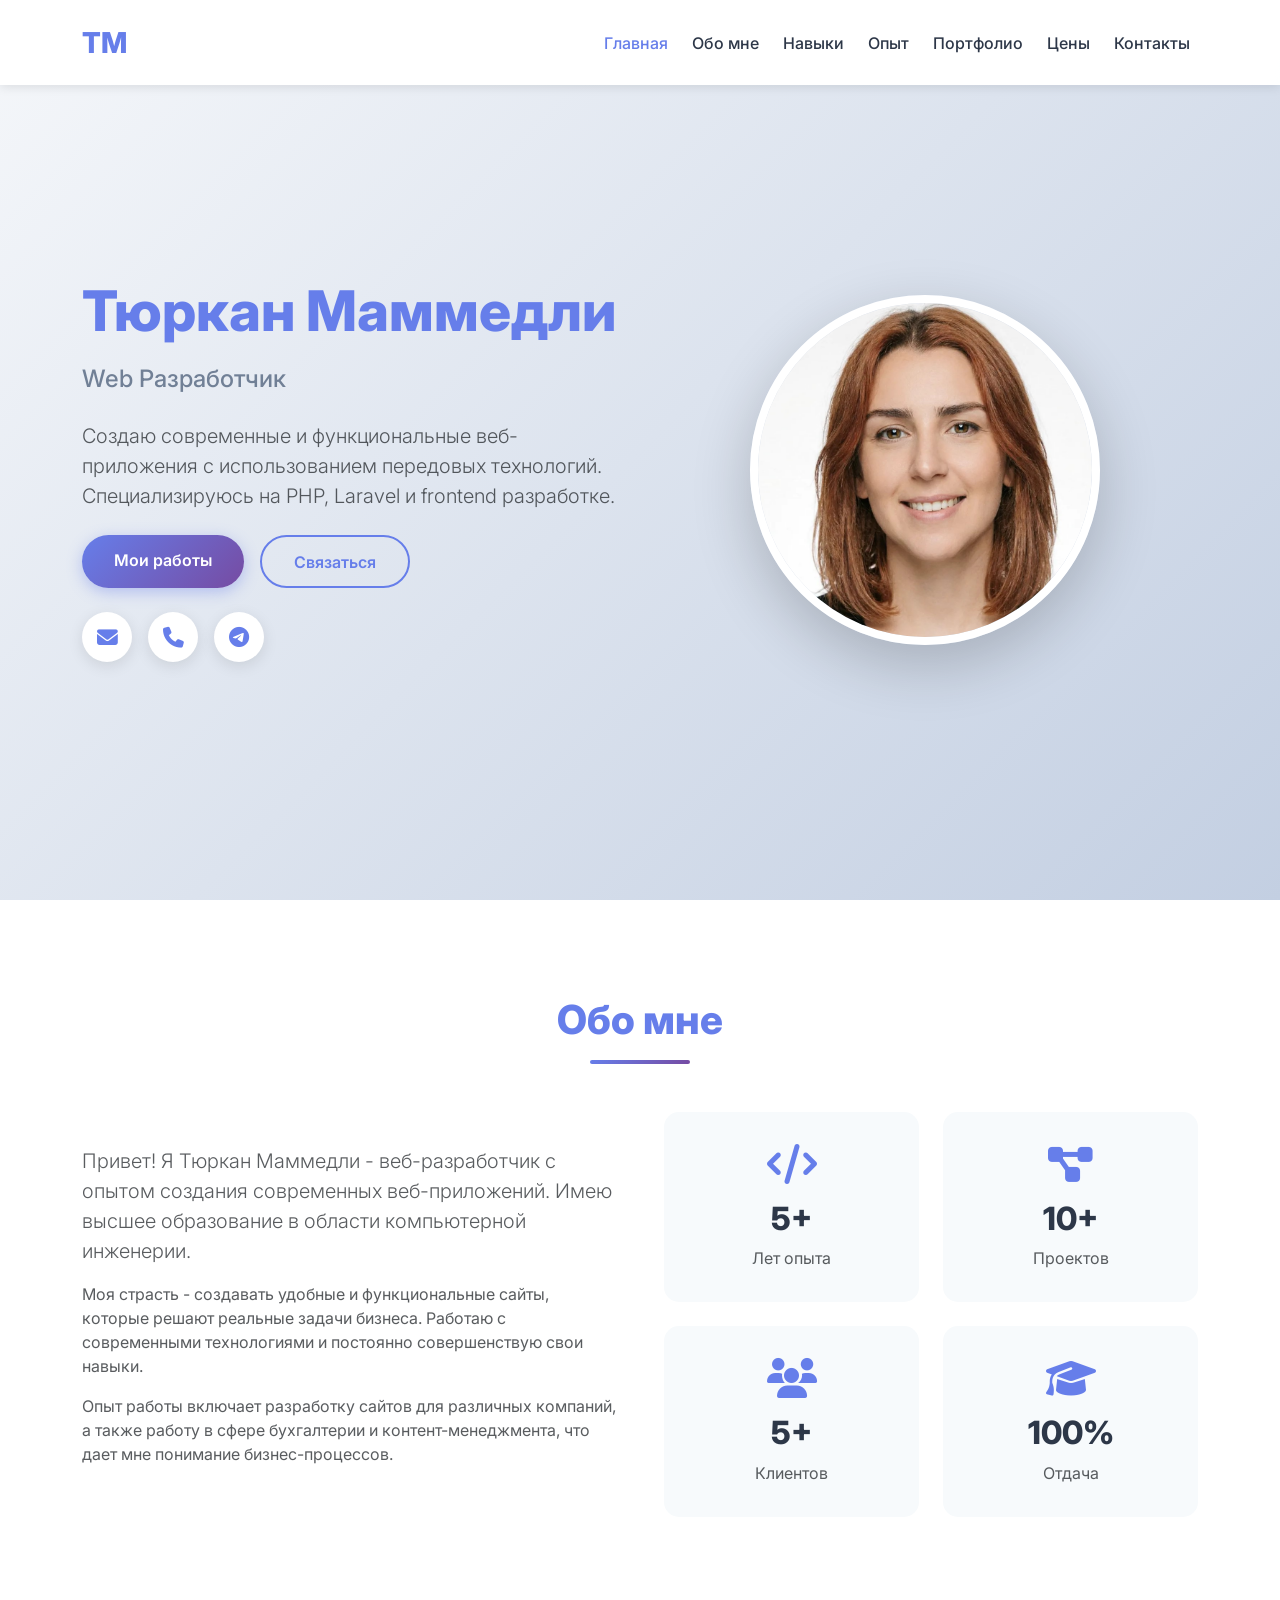
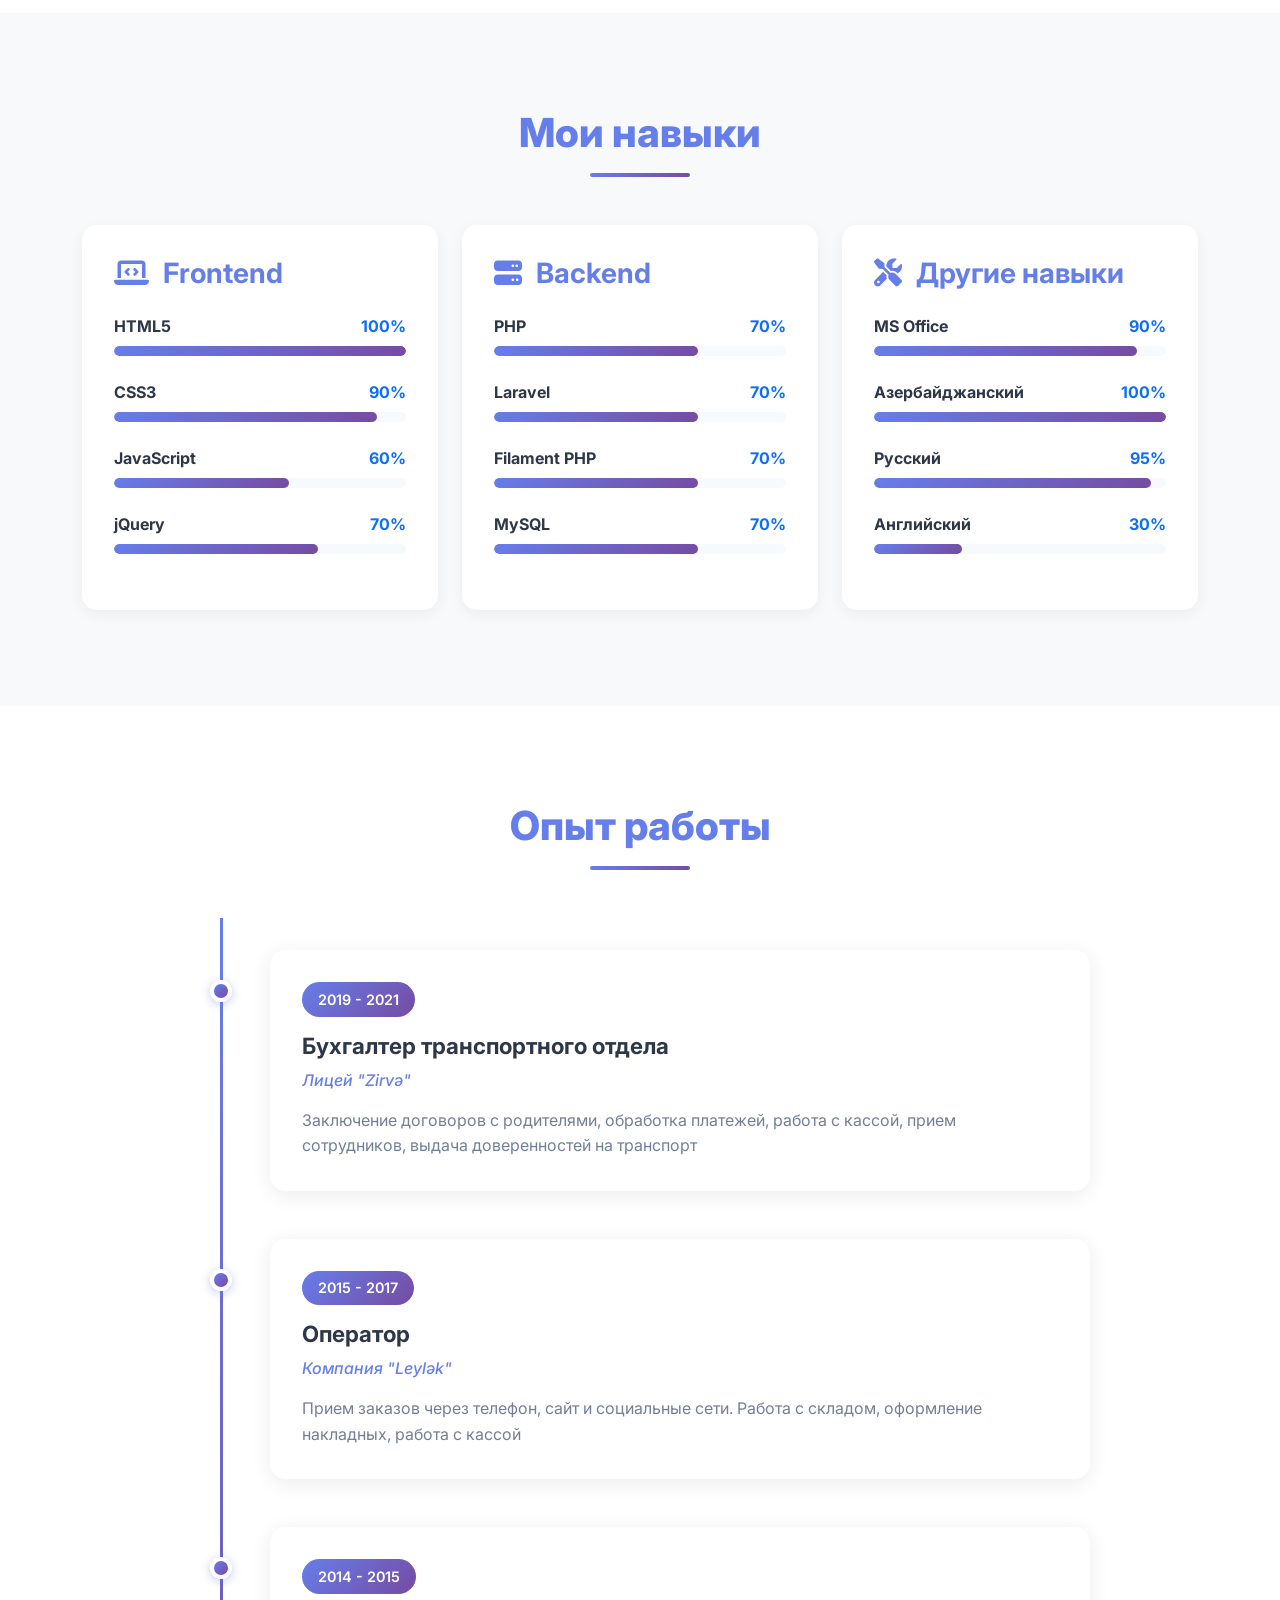
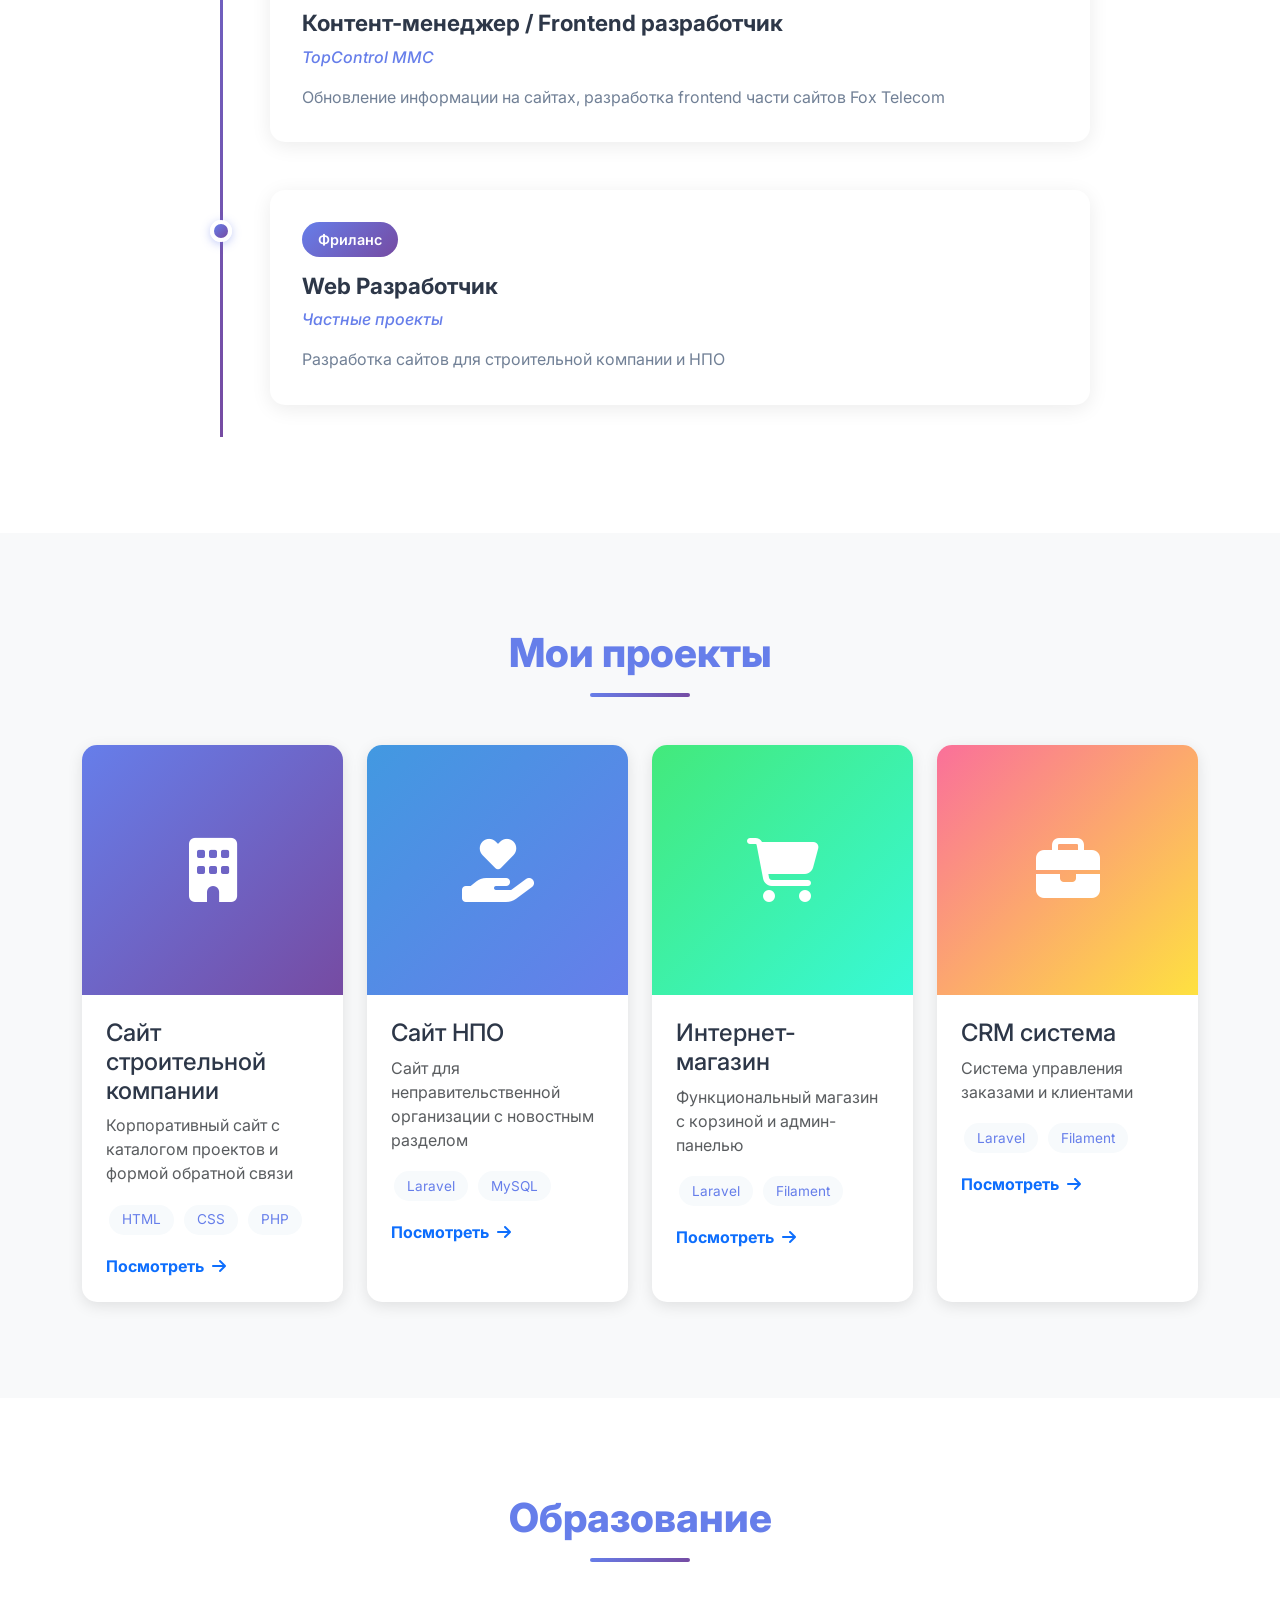
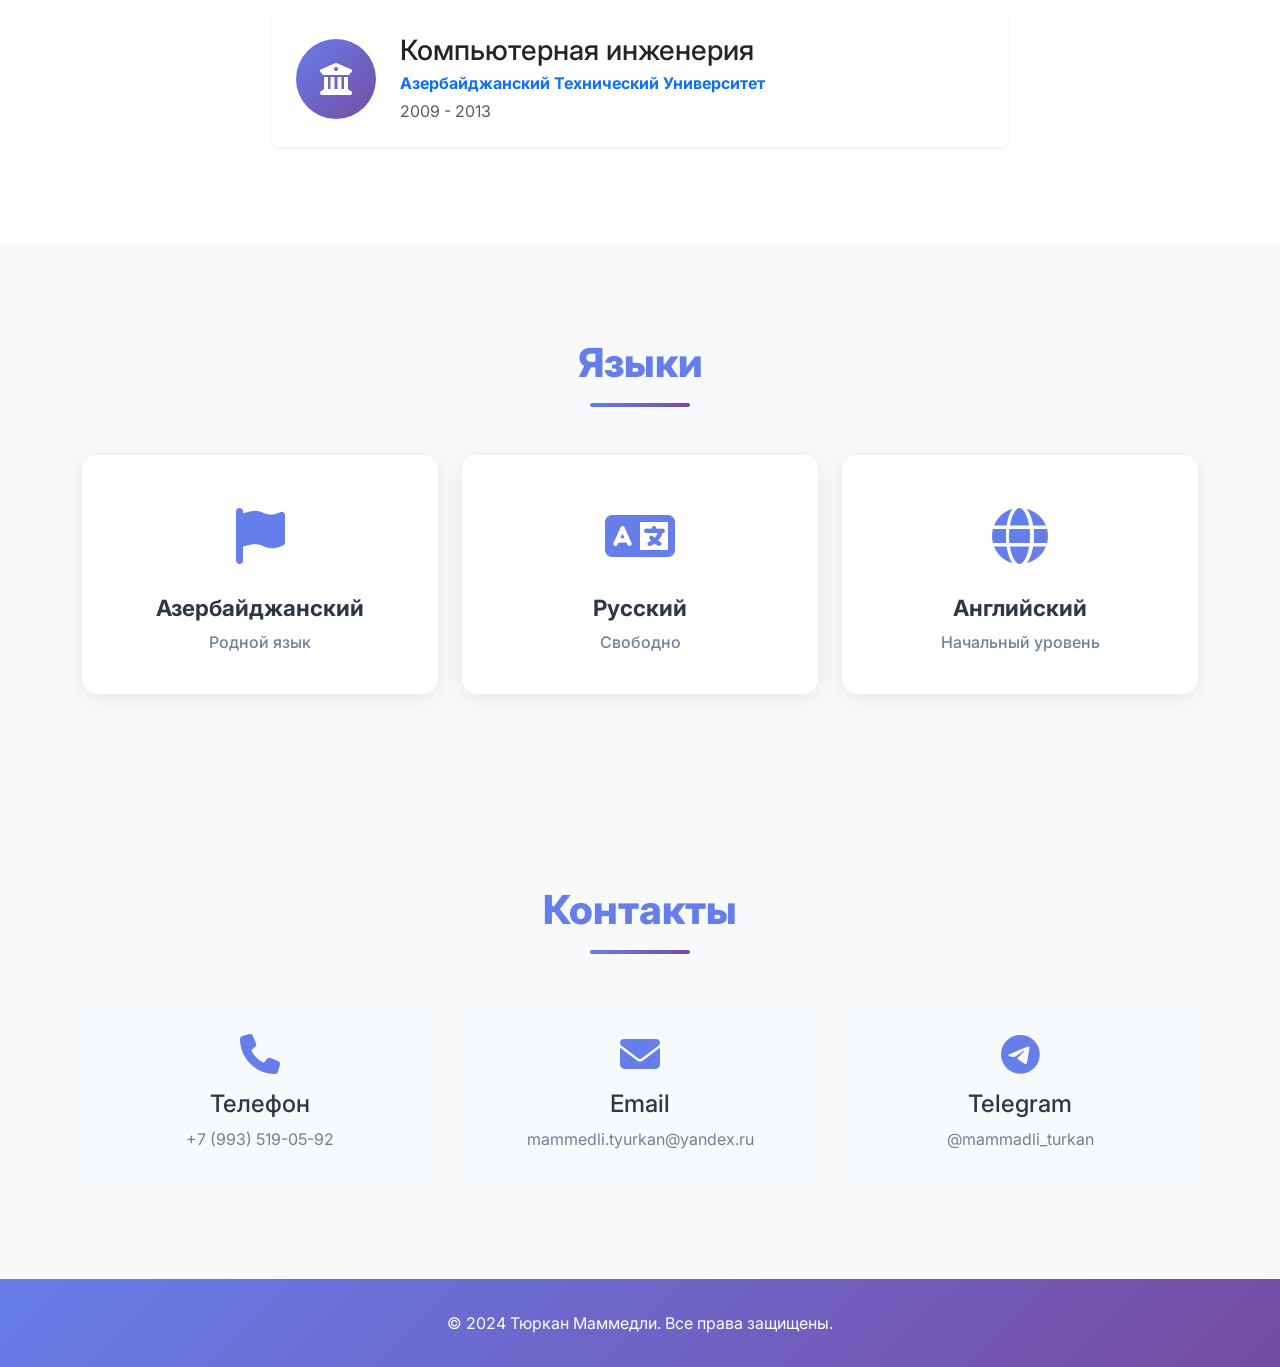
==== index.html @ 36fdbe3d "first commit" ====
<!DOCTYPE html>
<html lang="ru">
<head>
    <meta charset="UTF-8">
    <meta name="viewport" content="width=device-width, initial-scale=1.0">
    <title>Тюркан Маммедли - Web Разработчик</title>
    <link href="https://cdn.jsdelivr.net/npm/bootstrap@5.3.2/dist/css/bootstrap.min.css" rel="stylesheet">
    <link rel="stylesheet" href="https://cdnjs.cloudflare.com/ajax/libs/font-awesome/6.4.0/css/all.min.css">
    <link href="https://fonts.googleapis.com/css2?family=Inter:wght@300;400;500;600;700;800&display=swap" rel="stylesheet">
    
    <style>
        :root {
            --primary-color: #667eea;
            --secondary-color: #764ba2;
            --text-dark: #2d3748;
            --text-light: #718096;
            --bg-light: #f7fafc;
        }

        body {
            font-family: 'Inter', sans-serif;
            color: var(--text-dark);
            overflow-x: hidden;
        }

        /* ===== NAVBAR ===== */
        .navbar {
            background: rgba(255, 255, 255, 0.98) !important;
            backdrop-filter: blur(10px);
            box-shadow: 0 2px 10px rgba(0,0,0,0.08);
            padding: 1rem 0;
        }

        .navbar-brand {
            font-weight: 800;
            font-size: 1.8rem;
            color: #667eea !important;
            text-decoration: none;
        }

        .nav-link {
            font-weight: 500;
            color: var(--text-dark) !important;
            transition: color 0.3s;
            margin-left: 0.5rem;
        }

        .nav-link:hover, .nav-link.active {
            color: var(--primary-color) !important;
        }

        /* ===== HERO ===== */
        .hero {
            min-height: 100vh;
            background: linear-gradient(135deg, #f5f7fa 0%, #c3cfe2 100%);
            position: relative;
            padding-top: 100px;
            padding-bottom: 60px;
        }

        .hero-name {
            font-size: 3.5rem;
            font-weight: 800;
            color: #667eea;
            margin-bottom: 1rem;
            line-height: 1.2;
        }

        .hero .subtitle {
            font-size: 1.5rem;
            color: var(--text-light);
            margin-bottom: 1.5rem;
            font-weight: 500;
        }

        .hero-img {
            width: 350px;
            height: 350px;
            border-radius: 50%;
            object-fit: cover;
            border: 8px solid white;
            box-shadow: 0 20px 60px rgba(0,0,0,0.2);
        }

        /* ===== BUTTONS ===== */
        .btn-gradient {
            background: linear-gradient(135deg, #667eea 0%, #764ba2 100%);
            color: #ffffff !important;
            border: none;
            padding: 0.8rem 2rem;
            border-radius: 50px;
            font-weight: 600;
            transition: all 0.3s;
            box-shadow: 0 4px 15px rgba(102, 126, 234, 0.4);
            text-decoration: none;
            display: inline-block;
        }

        .btn-gradient:hover {
            transform: translateY(-2px);
            box-shadow: 0 6px 20px rgba(102, 126, 234, 0.6);
            color: #ffffff !important;
        }

        .btn-outline-custom {
            border: 2px solid var(--primary-color);
            color: var(--primary-color) !important;
            padding: 0.8rem 2rem;
            border-radius: 50px;
            font-weight: 600;
            transition: all 0.3s;
            background: transparent !important;
            text-decoration: none;
            display: inline-block;
        }

        .btn-outline-custom:hover {
            background: var(--primary-color) !important;
            color: #ffffff !important;
        }

        .social-circle {
            width: 50px;
            height: 50px;
            border-radius: 50%;
            background: white;
            display: inline-flex;
            align-items: center;
            justify-content: center;
            font-size: 1.3rem;
            color: var(--primary-color);
            box-shadow: 0 4px 15px rgba(0,0,0,0.1);
            transition: all 0.3s;
            text-decoration: none;
        }

        .social-circle:hover {
            transform: translateY(-5px);
            background: linear-gradient(135deg, #667eea 0%, #764ba2 100%);
            color: white;
        }

        /* ===== SECTION TITLE ===== */
        .section-title {
            font-size: 2.5rem;
            font-weight: 800;
            color: #667eea;
            text-align: center;
            margin-bottom: 3rem;
            position: relative;
        }

        .section-title::after {
            content: '';
            display: block;
            width: 100px;
            height: 4px;
            background: linear-gradient(135deg, #667eea 0%, #764ba2 100%);
            margin: 1rem auto 0;
            border-radius: 2px;
        }

        /* ===== STAT CARDS ===== */
        .stat-card {
            background: var(--bg-light);
            padding: 2rem;
            border-radius: 15px;
            text-align: center;
            transition: transform 0.3s;
            border: none;
        }

        .stat-card:hover {
            transform: translateY(-5px);
        }

        .stat-card i {
            font-size: 2.5rem;
            color: var(--primary-color);
            margin-bottom: 1rem;
        }

        .stat-card h3 {
            font-size: 2rem;
            font-weight: 800;
            color: var(--text-dark);
        }

        /* ===== SKILLS ===== */
        .skill-category {
            background: white;
            padding: 2rem;
            border-radius: 15px;
            box-shadow: 0 4px 15px rgba(0,0,0,0.05);
            height: 100%;
        }

        .skill-category h3 {
            color: var(--primary-color);
            font-weight: 700;
            margin-bottom: 1.5rem;
        }

        .skill-bar {
            height: 10px;
            background: var(--bg-light);
            border-radius: 5px;
            overflow: hidden;
            margin-bottom: 1.5rem;
        }

        .skill-progress {
            height: 100%;
            background: linear-gradient(135deg, #667eea 0%, #764ba2 100%);
            border-radius: 5px;
            transition: width 1.5s ease;
        }

       /* ===== TIMELINE ===== */
.timeline-container {
    position: relative;
    max-width: 900px;
    margin: 0 auto;
    padding: 2rem 0;
}

.timeline-line {
    position: absolute;
    left: 30px;
    top: 0;
    bottom: 0;
    width: 3px;
    background: linear-gradient(135deg, #667eea 0%, #764ba2 100%);
}

.timeline-item {
    position: relative;
    margin-bottom: 3rem;
    padding-left: 80px;
}

.timeline-item:last-child {
    margin-bottom: 0;
}

.timeline-dot {
    position: absolute;
    left: 20px;
    top: 30px;
    width: 22px;
    height: 22px;
    background: linear-gradient(135deg, #667eea 0%, #764ba2 100%);
    border-radius: 50%;
    border: 4px solid white;
    box-shadow: 0 2px 10px rgba(102, 126, 234, 0.4);
    z-index: 2;
}

.timeline-content {
    background: white;
    padding: 2rem;
    border-radius: 15px;
    box-shadow: 0 4px 20px rgba(0,0,0,0.08);
    transition: transform 0.3s, box-shadow 0.3s;
}

.timeline-content:hover {
    transform: translateY(-5px);
    box-shadow: 0 8px 30px rgba(102, 126, 234, 0.15);
}

.timeline-date {
    display: inline-block;
    background: linear-gradient(135deg, #667eea 0%, #764ba2 100%);
    color: white;
    padding: 0.4rem 1rem;
    border-radius: 20px;
    font-size: 0.9rem;
    font-weight: 600;
    margin-bottom: 1rem;
}

.timeline-title {
    font-size: 1.4rem;
    font-weight: 700;
    color: var(--text-dark);
    margin-bottom: 0.5rem;
}

.timeline-company {
    color: var(--primary-color);
    font-style: italic;
    font-weight: 500;
    margin-bottom: 1rem;
}

.timeline-desc {
    color: var(--text-light);
    line-height: 1.6;
    margin-bottom: 0;
}

/* ===== RESPONSIVE TIMELINE ===== */
@media (max-width: 768px) {
    .timeline-line {
        left: 20px;
    }
    
    .timeline-item {
        padding-left: 60px;
    }
    
    .timeline-dot {
        left: 10px;
        width: 18px;
        height: 18px;
    }
    
    .timeline-content {
        padding: 1.5rem;
    }
    
    .timeline-title {
        font-size: 1.2rem;
    }
}

        /* ===== PORTFOLIO ===== */
        .portfolio-card {
            background: white;
            border-radius: 15px;
            overflow: hidden;
            box-shadow: 0 4px 15px rgba(0,0,0,0.1);
            transition: all 0.3s;
            height: 100%;
        }

        .portfolio-card:hover {
            transform: translateY(-10px);
            box-shadow: 0 10px 30px rgba(0,0,0,0.2);
        }

        .portfolio-image {
            height: 250px;
            background: linear-gradient(135deg, #667eea 0%, #764ba2 100%);
            display: flex;
            align-items: center;
            justify-content: center;
            font-size: 4rem;
            color: white;
        }

        .tag {
            padding: 0.3rem 0.8rem;
            background: var(--bg-light);
            border-radius: 20px;
            font-size: 0.85rem;
            color: var(--primary-color);
            display: inline-block;
            margin: 0.2rem;
        }

        /* ===== LANGUAGES SECTION ===== */


.lang-card {
    background: white;
    border-radius: 15px;
    box-shadow: 0 4px 20px rgba(0,0,0,0.08);
    transition: all 0.3s;
    height: 100%;
    padding: 2.5rem 2rem !important;
}

.lang-card:hover {
    transform: translateY(-10px);
    box-shadow: 0 10px 30px rgba(102, 126, 234, 0.2);
}

.lang-icon {
    font-size: 3.5rem;
    color: #667eea;
    margin-bottom: 1.5rem;
}

.lang-icon i {
    display: inline-block;
}

.lang-name {
    font-size: 1.4rem;
    font-weight: 700;
    color: #2d3748;
    margin-bottom: 0.5rem;
}

.lang-level {
    font-size: 1rem;
    color: #718096;
    font-weight: 500;
}

/* ===== RESPONSIVE ===== */
@media (max-width: 768px) {
    .section-title {
        font-size: 2rem;
    }
    
    .lang-icon {
        font-size: 3rem;
    }
    
    .lang-name {
        font-size: 1.2rem;
    }
}

        /* ===== CONTACT ===== */
        .contact-card {
            background: var(--bg-light);
            padding: 2rem;
            border-radius: 15px;
            text-align: center;
            transition: transform 0.3s;
            height: 100%;
        }

        .contact-card:hover {
            transform: translateY(-5px);
        }

        .contact-card i {
            font-size: 2.5rem;
            color: var(--primary-color);
            margin-bottom: 1rem;
        }

        .contact-card a {
            color: var(--text-light);
            text-decoration: none;
        }

        .contact-card a:hover {
            color: var(--primary-color);
        }

        /* ===== FOOTER ===== */
        footer {
            background: linear-gradient(135deg, #667eea 0%, #764ba2 100%);
            color: white;
            text-align: center;
            padding: 2rem;
        }

        /* ===== RESPONSIVE ===== */
        @media (max-width: 768px) {
            .hero-name { font-size: 2.5rem; }
            .hero-img { width: 250px; height: 250px; }
            .timeline::before { left: 0; }
            .timeline-dot { left: 0; }
        }
    </style>
</head>
<body>

    <!-- Navbar -->
    <nav class="navbar navbar-expand-lg fixed-top">
        <div class="container">
            <a class="navbar-brand" href="#">TM</a>
            <button class="navbar-toggler" type="button" data-bs-toggle="collapse" data-bs-target="#navbarNav">
                <span class="navbar-toggler-icon"></span>
            </button>
            <div class="collapse navbar-collapse" id="navbarNav">
                <ul class="navbar-nav ms-auto">
                    <li class="nav-item"><a class="nav-link active" href="#home">Главная</a></li>
                    <li class="nav-item"><a class="nav-link" href="#about">Обо мне</a></li>
                    <li class="nav-item"><a class="nav-link" href="#skills">Навыки</a></li>
                    <li class="nav-item"><a class="nav-link" href="#experience">Опыт</a></li>
                    <li class="nav-item"><a class="nav-link" href="#portfolio">Портфолио</a></li>
                    <li class="nav-item"><a class="nav-link" href="pricing.html">Цены</a></li>
                    <li class="nav-item"><a class="nav-link" href="#contact">Контакты</a></li>
                </ul>
            </div>
        </div>
    </nav>

    <!-- Hero Section -->
    <section class="hero d-flex align-items-center" id="home">
        <div class="container">
            <div class="row align-items-center">
                <div class="col-lg-6">
                    <h1 class="hero-name">Тюркан Маммедли</h1>
                    <p class="subtitle">Web Разработчик</p>
                    <p class="lead text-muted mb-4">Создаю современные и функциональные веб-приложения с использованием передовых технологий. Специализируюсь на PHP, Laravel и frontend разработке.</p>
                    <div class="d-flex gap-3 flex-wrap">
                        <a href="#portfolio" class="btn btn-gradient">Мои работы</a>
                        <a href="#contact" class="btn btn-outline-custom">Связаться</a>
                    </div>
                    <div class="d-flex gap-3 mt-4">
                        <a href="mailto:mammedli.tyurkan@yandex.ru" class="social-circle"><i class="fas fa-envelope"></i></a>
                        <a href="tel:+79935190592" class="social-circle"><i class="fas fa-phone"></i></a>
                        <a href="https://t.me/mammadli_turkan" target="_blank" class="social-circle"><i class="fab fa-telegram"></i></a>
                    </div>
                </div>
                <div class="col-lg-6 text-center">
                    <img src="my-photo.jpg" alt="Тюркан Маммедли" class="hero-img">
                </div>
            </div>
        </div>
    </section>

    <!-- About Section -->
    <section class="py-5" id="about">
        <div class="container py-5">
            <h2 class="section-title">Обо мне</h2>
            <div class="row align-items-center g-5">
                <div class="col-lg-6">
                    <p class="lead text-muted">Привет! Я Тюркан Маммедли - веб-разработчик с опытом создания современных веб-приложений. Имею высшее образование в области компьютерной инженерии.</p>
                    <p class="text-muted">Моя страсть - создавать удобные и функциональные сайты, которые решают реальные задачи бизнеса. Работаю с современными технологиями и постоянно совершенствую свои навыки.</p>
                    <p class="text-muted">Опыт работы включает разработку сайтов для различных компаний, а также работу в сфере бухгалтерии и контент-менеджмента, что дает мне понимание бизнес-процессов.</p>
                </div>
                <div class="col-lg-6">
                    <div class="row g-4">
                        <div class="col-6">
                            <div class="stat-card">
                                <i class="fas fa-code"></i>
                                <h3>5+</h3>
                                <p class="text-muted mb-0">Лет опыта</p>
                            </div>
                        </div>
                        <div class="col-6">
                            <div class="stat-card">
                                <i class="fas fa-project-diagram"></i>
                                <h3>10+</h3>
                                <p class="text-muted mb-0">Проектов</p>
                            </div>
                        </div>
                        <div class="col-6">
                            <div class="stat-card">
                                <i class="fas fa-users"></i>
                                <h3>5+</h3>
                                <p class="text-muted mb-0">Клиентов</p>
                            </div>
                        </div>
                        <div class="col-6">
                            <div class="stat-card">
                                <i class="fas fa-graduation-cap"></i>
                                <h3>100%</h3>
                                <p class="text-muted mb-0">Отдача</p>
                            </div>
                        </div>
                    </div>
                </div>
            </div>
        </div>
    </section>

    <!-- Skills Section -->
    <section class="py-5 bg-light" id="skills">
        <div class="container py-5">
            <h2 class="section-title">Мои навыки</h2>
            <div class="row g-4">
                <div class="col-lg-4">
                    <div class="skill-category">
                        <h3><i class="fas fa-laptop-code me-2"></i> Frontend</h3>
                        <div>
                            <div class="d-flex justify-content-between mb-2">
                                <span class="fw-bold">HTML5</span>
                                <span class="text-primary fw-bold">100%</span>
                            </div>
                            <div class="skill-bar"><div class="skill-progress" style="width: 100%"></div></div>
                        </div>
                        <div>
                            <div class="d-flex justify-content-between mb-2">
                                <span class="fw-bold">CSS3</span>
                                <span class="text-primary fw-bold">90%</span>
                            </div>
                            <div class="skill-bar"><div class="skill-progress" style="width: 90%"></div></div>
                        </div>
                        <div>
                            <div class="d-flex justify-content-between mb-2">
                                <span class="fw-bold">JavaScript</span>
                                <span class="text-primary fw-bold">60%</span>
                            </div>
                            <div class="skill-bar"><div class="skill-progress" style="width: 60%"></div></div>
                        </div>
                        <div>
                            <div class="d-flex justify-content-between mb-2">
                                <span class="fw-bold">jQuery</span>
                                <span class="text-primary fw-bold">70%</span>
                            </div>
                            <div class="skill-bar"><div class="skill-progress" style="width: 70%"></div></div>
                        </div>
                    </div>
                </div>
                <div class="col-lg-4">
                    <div class="skill-category">
                        <h3><i class="fas fa-server me-2"></i> Backend</h3>
                        <div>
                            <div class="d-flex justify-content-between mb-2">
                                <span class="fw-bold">PHP</span>
                                <span class="text-primary fw-bold">70%</span>
                            </div>
                            <div class="skill-bar"><div class="skill-progress" style="width: 70%"></div></div>
                        </div>
                        <div>
                            <div class="d-flex justify-content-between mb-2">
                                <span class="fw-bold">Laravel</span>
                                <span class="text-primary fw-bold">70%</span>
                            </div>
                            <div class="skill-bar"><div class="skill-progress" style="width: 70%"></div></div>
                        </div>
                        <div>
                            <div class="d-flex justify-content-between mb-2">
                                <span class="fw-bold">Filament PHP</span>
                                <span class="text-primary fw-bold">70%</span>
                            </div>
                            <div class="skill-bar"><div class="skill-progress" style="width: 70%"></div></div>
                        </div>
                        <div>
                            <div class="d-flex justify-content-between mb-2">
                                <span class="fw-bold">MySQL</span>
                                <span class="text-primary fw-bold">70%</span>
                            </div>
                            <div class="skill-bar"><div class="skill-progress" style="width: 70%"></div></div>
                        </div>
                    </div>
                </div>
                <div class="col-lg-4">
                    <div class="skill-category">
                        <h3><i class="fas fa-tools me-2"></i> Другие навыки</h3>
                        <div>
                            <div class="d-flex justify-content-between mb-2">
                                <span class="fw-bold">MS Office</span>
                                <span class="text-primary fw-bold">90%</span>
                            </div>
                            <div class="skill-bar"><div class="skill-progress" style="width: 90%"></div></div>
                        </div>
                        <div>
                            <div class="d-flex justify-content-between mb-2">
                                <span class="fw-bold">Азербайджанский</span>
                                <span class="text-primary fw-bold">100%</span>
                            </div>
                            <div class="skill-bar"><div class="skill-progress" style="width: 100%"></div></div>
                        </div>
                        <div>
                            <div class="d-flex justify-content-between mb-2">
                                <span class="fw-bold">Русский</span>
                                <span class="text-primary fw-bold">95%</span>
                            </div>
                            <div class="skill-bar"><div class="skill-progress" style="width: 95%"></div></div>
                        </div>
                        <div>
                            <div class="d-flex justify-content-between mb-2">
                                <span class="fw-bold">Английский</span>
                                <span class="text-primary fw-bold">30%</span>
                            </div>
                            <div class="skill-bar"><div class="skill-progress" style="width: 30%"></div></div>
                        </div>
                    </div>
                </div>
            </div>
        </div>
    </section>

    <!-- Experience Section -->
<section class="py-5" id="experience">
    <div class="container py-5">
        <h2 class="section-title">Опыт работы</h2>
        <div class="timeline-container">
            <div class="timeline-line"></div>
            
            <div class="timeline-item">
                <div class="timeline-dot"></div>
                <div class="timeline-content">
                    <span class="timeline-date">2019 - 2021</span>
                    <h4 class="timeline-title">Бухгалтер транспортного отдела</h4>
                    <p class="timeline-company">Лицей "Zirvə"</p>
                    <p class="timeline-desc">Заключение договоров с родителями, обработка платежей, работа с кассой, прием сотрудников, выдача доверенностей на транспорт</p>
                </div>
            </div>

            <div class="timeline-item">
                <div class="timeline-dot"></div>
                <div class="timeline-content">
                    <span class="timeline-date">2015 - 2017</span>
                    <h4 class="timeline-title">Оператор</h4>
                    <p class="timeline-company">Компания "Leylək"</p>
                    <p class="timeline-desc">Прием заказов через телефон, сайт и социальные сети. Работа с складом, оформление накладных, работа с кассой</p>
                </div>
            </div>

            <div class="timeline-item">
                <div class="timeline-dot"></div>
                <div class="timeline-content">
                    <span class="timeline-date">2014 - 2015</span>
                    <h4 class="timeline-title">Контент-менеджер / Frontend разработчик</h4>
                    <p class="timeline-company">TopControl MMC</p>
                    <p class="timeline-desc">Обновление информации на сайтах, разработка frontend части сайтов Fox Telecom</p>
                </div>
            </div>

            <div class="timeline-item">
                <div class="timeline-dot"></div>
                <div class="timeline-content">
                    <span class="timeline-date">Фриланс</span>
                    <h4 class="timeline-title">Web Разработчик</h4>
                    <p class="timeline-company">Частные проекты</p>
                    <p class="timeline-desc">Разработка сайтов для строительной компании и НПО</p>
                </div>
            </div>
        </div>
    </div>
</section>


    <!-- Portfolio Section -->
    <section class="py-5 bg-light" id="portfolio">
        <div class="container py-5">
            <h2 class="section-title">Мои проекты</h2>
            <div class="row g-4">
                <div class="col-md-6 col-lg-3">
                    <div class="portfolio-card">
                        <div class="portfolio-image"><i class="fas fa-building"></i></div>
                        <div class="p-4">
                            <h4>Сайт строительной компании</h4>
                            <p class="text-muted">Корпоративный сайт с каталогом проектов и формой обратной связи</p>
                            <div class="mb-3">
                                <span class="tag">HTML</span>
                                <span class="tag">CSS</span>
                                <span class="tag">PHP</span>
                            </div>
                            <a href="#" class="text-primary text-decoration-none fw-bold">Посмотреть <i class="fas fa-arrow-right ms-1"></i></a>
                        </div>
                    </div>
                </div>
                <div class="col-md-6 col-lg-3">
                    <div class="portfolio-card">
                        <div class="portfolio-image" style="background: linear-gradient(135deg, #4299e1 0%, #667eea 100%)"><i class="fas fa-hand-holding-heart"></i></div>
                        <div class="p-4">
                            <h4>Сайт НПО</h4>
                            <p class="text-muted">Сайт для неправительственной организации с новостным разделом</p>
                            <div class="mb-3">
                                <span class="tag">Laravel</span>
                                <span class="tag">MySQL</span>
                            </div>
                            <a href="#" class="text-primary text-decoration-none fw-bold">Посмотреть <i class="fas fa-arrow-right ms-1"></i></a>
                        </div>
                    </div>
                </div>
                <div class="col-md-6 col-lg-3">
                    <div class="portfolio-card">
                        <div class="portfolio-image" style="background: linear-gradient(135deg, #43e97b 0%, #38f9d7 100%)"><i class="fas fa-shopping-cart"></i></div>
                        <div class="p-4">
                            <h4>Интернет-магазин</h4>
                            <p class="text-muted">Функциональный магазин с корзиной и админ-панелью</p>
                            <div class="mb-3">
                                <span class="tag">Laravel</span>
                                <span class="tag">Filament</span>
                            </div>
                            <a href="#" class="text-primary text-decoration-none fw-bold">Посмотреть <i class="fas fa-arrow-right ms-1"></i></a>
                        </div>
                    </div>
                </div>
                <div class="col-md-6 col-lg-3">
                    <div class="portfolio-card">
                        <div class="portfolio-image" style="background: linear-gradient(135deg, #fa709a 0%, #fee140 100%)"><i class="fas fa-briefcase"></i></div>
                        <div class="p-4">
                            <h4>CRM система</h4>
                            <p class="text-muted">Система управления заказами и клиентами</p>
                            <div class="mb-3">
                                <span class="tag">Laravel</span>
                                <span class="tag">Filament</span>
                            </div>
                            <a href="#" class="text-primary text-decoration-none fw-bold">Посмотреть <i class="fas fa-arrow-right ms-1"></i></a>
                        </div>
                    </div>
                </div>
            </div>
        </div>
    </section>

    <!-- Education Section -->
    <section class="py-5">
        <div class="container py-5">
            <h2 class="section-title">Образование</h2>
            <div class="row justify-content-center">
                <div class="col-lg-8">
                    <div class="card border-0 shadow-sm p-4">
                        <div class="row align-items-center g-4">
                            <div class="col-auto">
                                <div class="rounded-circle d-flex align-items-center justify-content-center" style="width: 80px; height: 80px; background: linear-gradient(135deg, #667eea 0%, #764ba2 100%);">
                                    <i class="fas fa-university fa-2x text-white"></i>
                                </div>
                            </div>
                            <div class="col">
                                <h3 class="mb-1">Компьютерная инженерия</h3>
                                <p class="text-primary fw-bold mb-1">Азербайджанский Технический Университет</p>
                                <p class="text-muted mb-0">2009 - 2013</p>
                            </div>
                        </div>
                    </div>
                </div>
            </div>
        </div>
    </section>

    <!-- Languages Section -->
<section class="py-5 bg-light" id="languages">
    <div class="container py-5">
        <h2 class="section-title">Языки</h2>
        <div class="row g-4 justify-content-center">
            <div class="col-md-6 col-lg-4">
                <div class="lang-card text-center p-4">
                    <div class="lang-icon mb-3">
                        <i class="fas fa-flag"></i>
                    </div>
                    <h3 class="lang-name mb-2">Азербайджанский</h3>
                    <p class="lang-level mb-0">Родной язык</p>
                </div>
            </div>
            <div class="col-md-6 col-lg-4">
                <div class="lang-card text-center p-4">
                    <div class="lang-icon mb-3">
                        <i class="fas fa-language"></i>
                    </div>
                    <h3 class="lang-name mb-2">Русский</h3>
                    <p class="lang-level mb-0">Свободно</p>
                </div>
            </div>
            <div class="col-md-6 col-lg-4">
                <div class="lang-card text-center p-4">
                    <div class="lang-icon mb-3">
                        <i class="fas fa-globe"></i>
                    </div>
                    <h3 class="lang-name mb-2">Английский</h3>
                    <p class="lang-level mb-0">Начальный уровень</p>
                </div>
            </div>
        </div>
    </div>
</section>


    <!-- Contact Section -->
    <section class="py-5 bg-light" id="contact">
        <div class="container py-5">
            <h2 class="section-title">Контакты</h2>
            <div class="row g-4">
                <div class="col-md-4">
                    <div class="contact-card">
                        <i class="fas fa-phone"></i>
                        <h4>Телефон</h4>
                        <a href="tel:+79935190592">+7 (993) 519-05-92</a>
                    </div>
                </div>
                <div class="col-md-4">
                    <div class="contact-card">
                        <i class="fas fa-envelope"></i>
                        <h4>Email</h4>
                        <a href="mailto:mammedli.tyurkan@yandex.ru">mammedli.tyurkan@yandex.ru</a>
                    </div>
                </div>
                <div class="col-md-4">
                    <div class="contact-card">
                        <i class="fab fa-telegram-plane"></i>
                        <h4>Telegram</h4>
                        <a href="https://t.me/mammadli_turkan" target="_blank">@mammadli_turkan</a>
                    </div>
                </div>
            </div>
        </div>
    </section>

    <!-- Footer -->
    <footer>
        <p class="mb-0">&copy; 2024 Тюркан Маммедли. Все права защищены.</p>
    </footer>

    <script src="https://cdn.jsdelivr.net/npm/bootstrap@5.3.2/dist/js/bootstrap.bundle.min.js"></script>
    <script>
        document.querySelectorAll('a[href^="#"]').forEach(anchor => {
            anchor.addEventListener('click', function (e) {
                e.preventDefault();
                const target = document.querySelector(this.getAttribute('href'));
                if (target) {
                    target.scrollIntoView({ behavior: 'smooth', block: 'start' });
                }
            });
        });

        window.addEventListener('scroll', () => {
            const nav = document.querySelector('.navbar');
            if (window.scrollY > 100) {
                nav.style.boxShadow = '0 2px 20px rgba(0,0,0,0.15)';
            } else {
                nav.style.boxShadow = '0 2px 10px rgba(0,0,0,0.1)';
            }
        });
    </script>
</body>
</html>
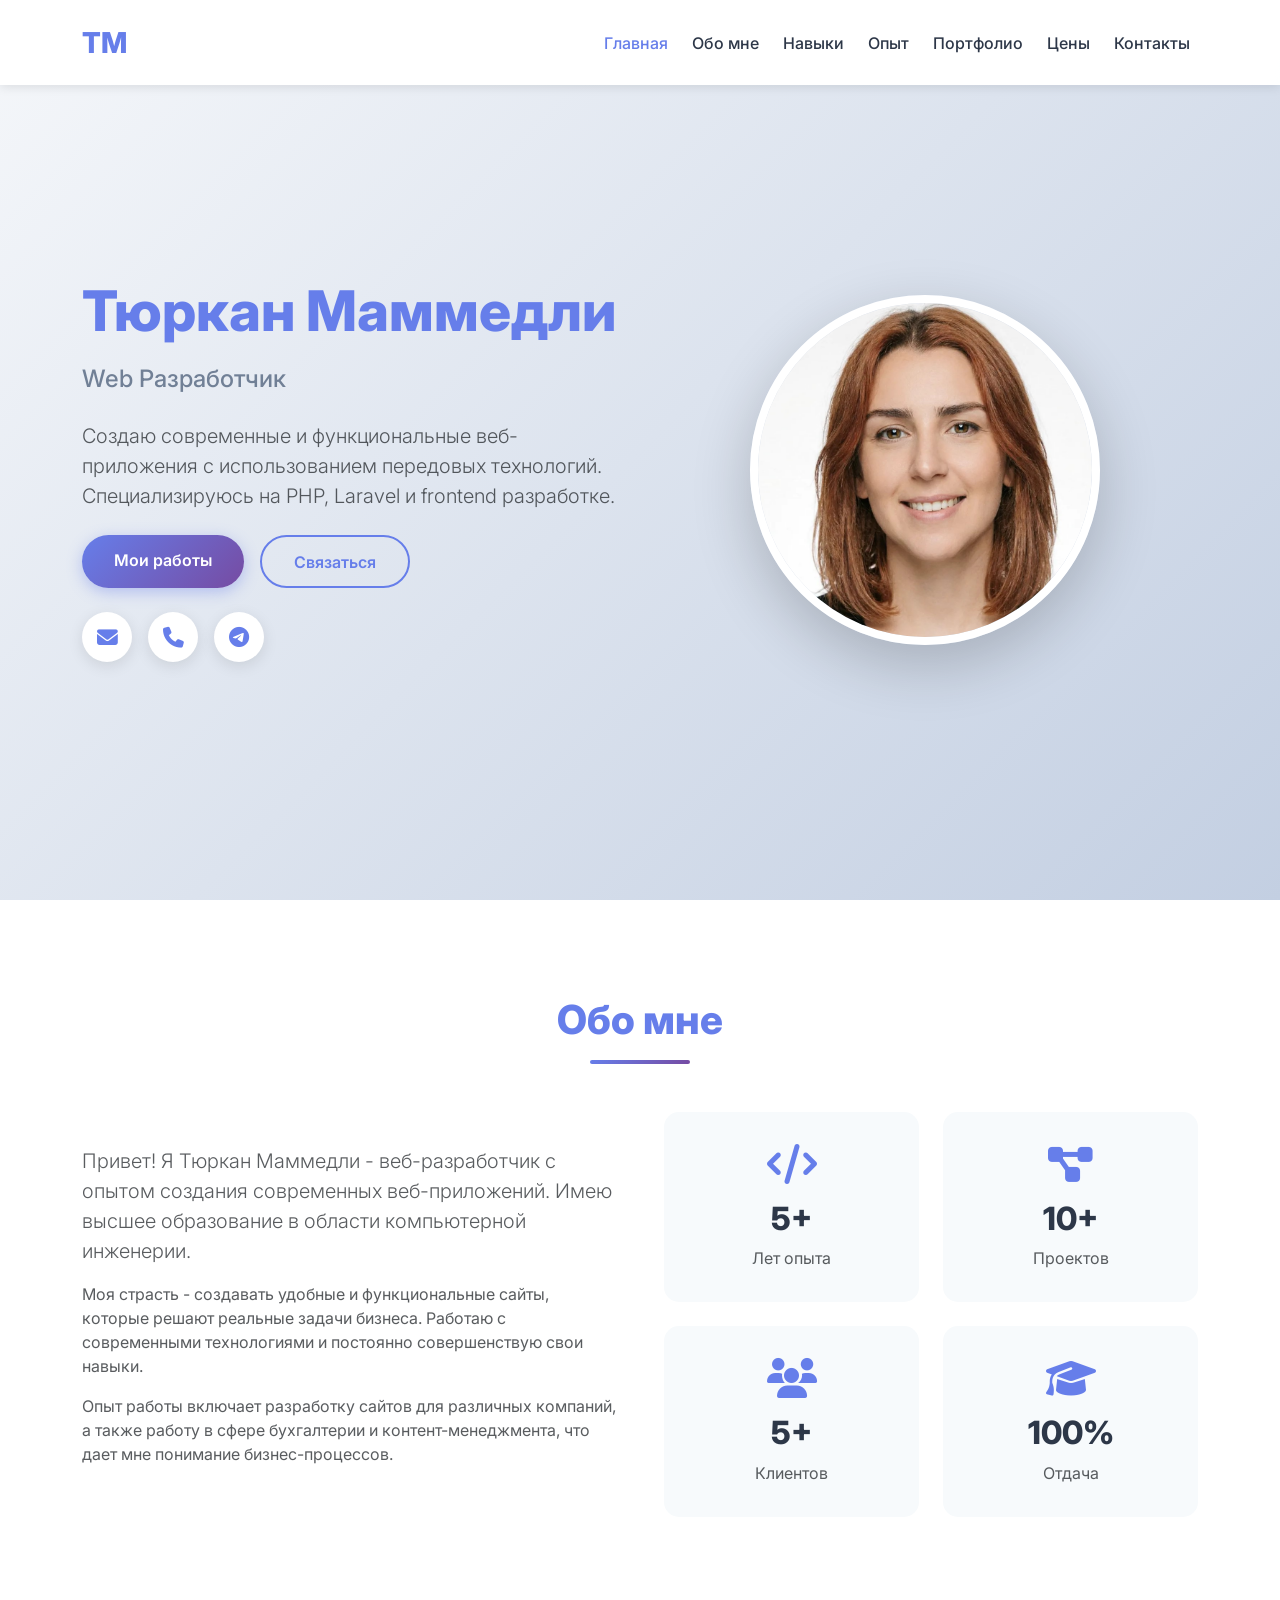
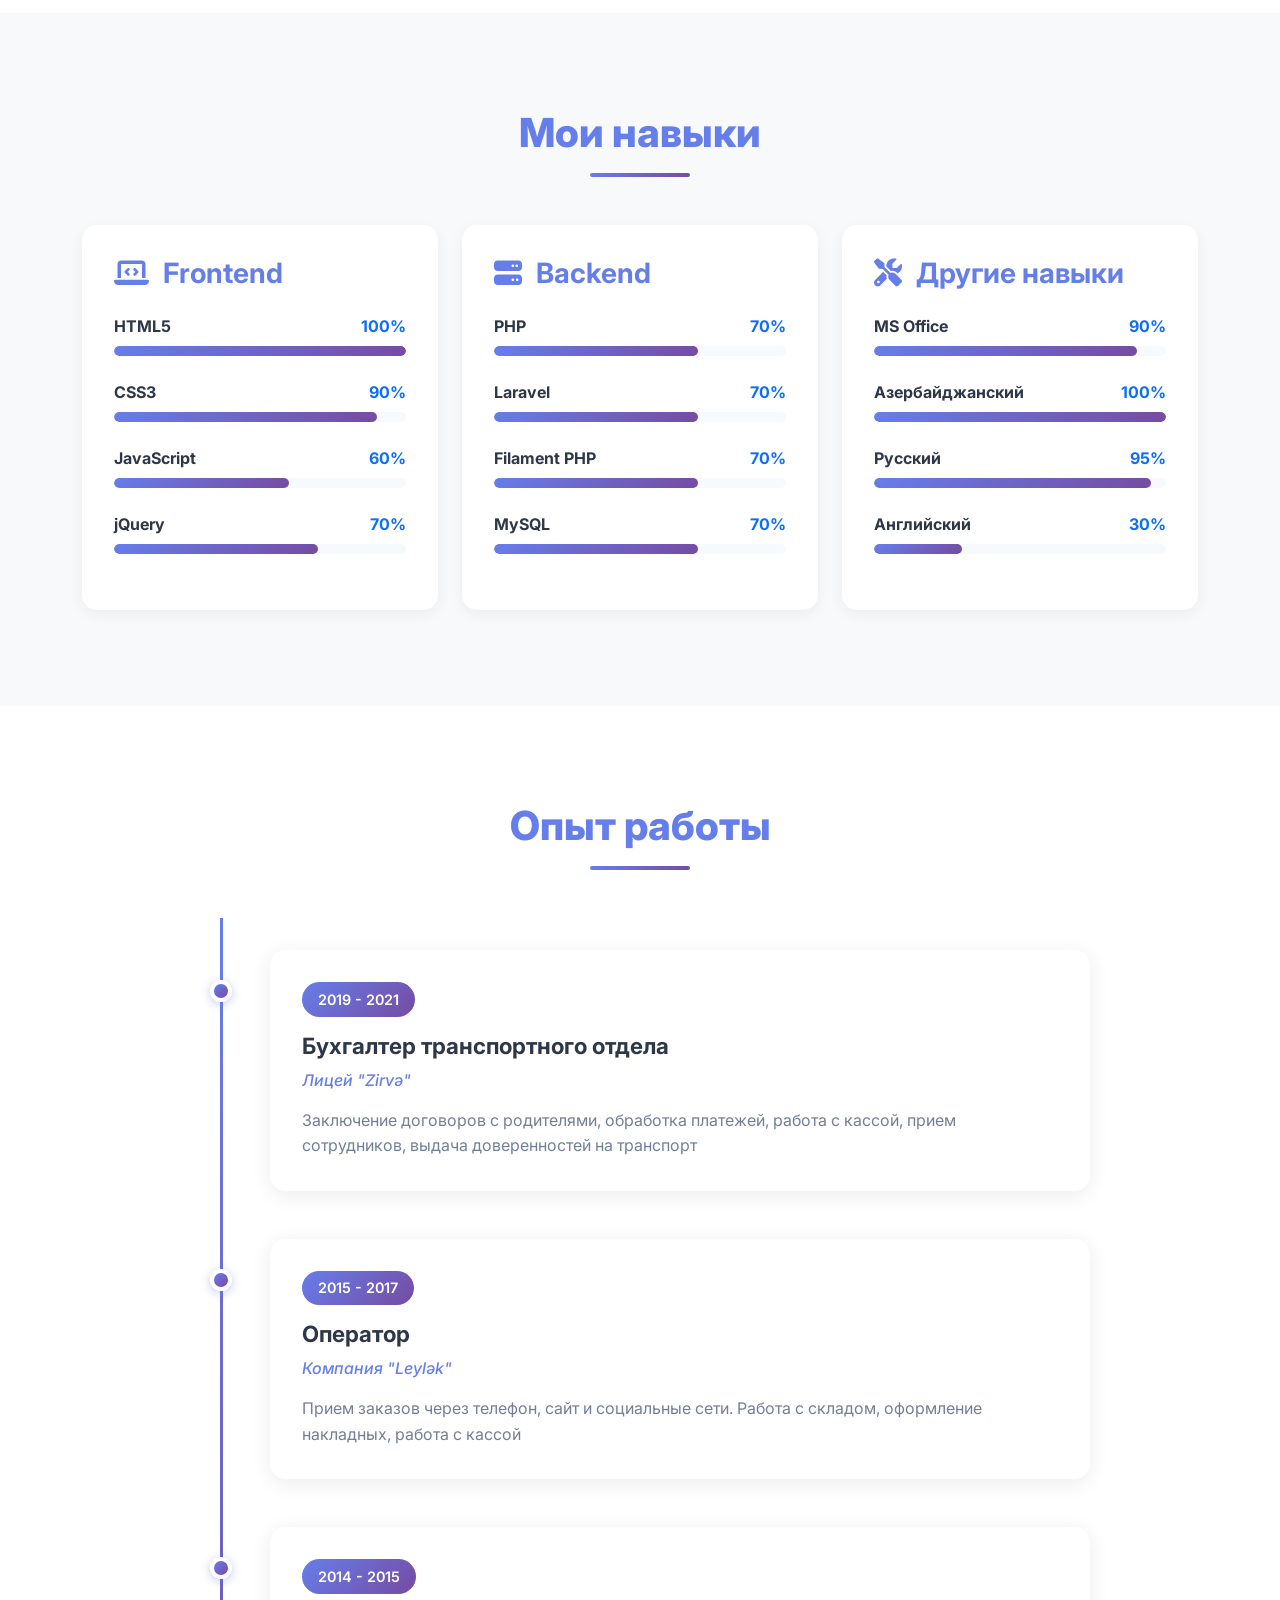
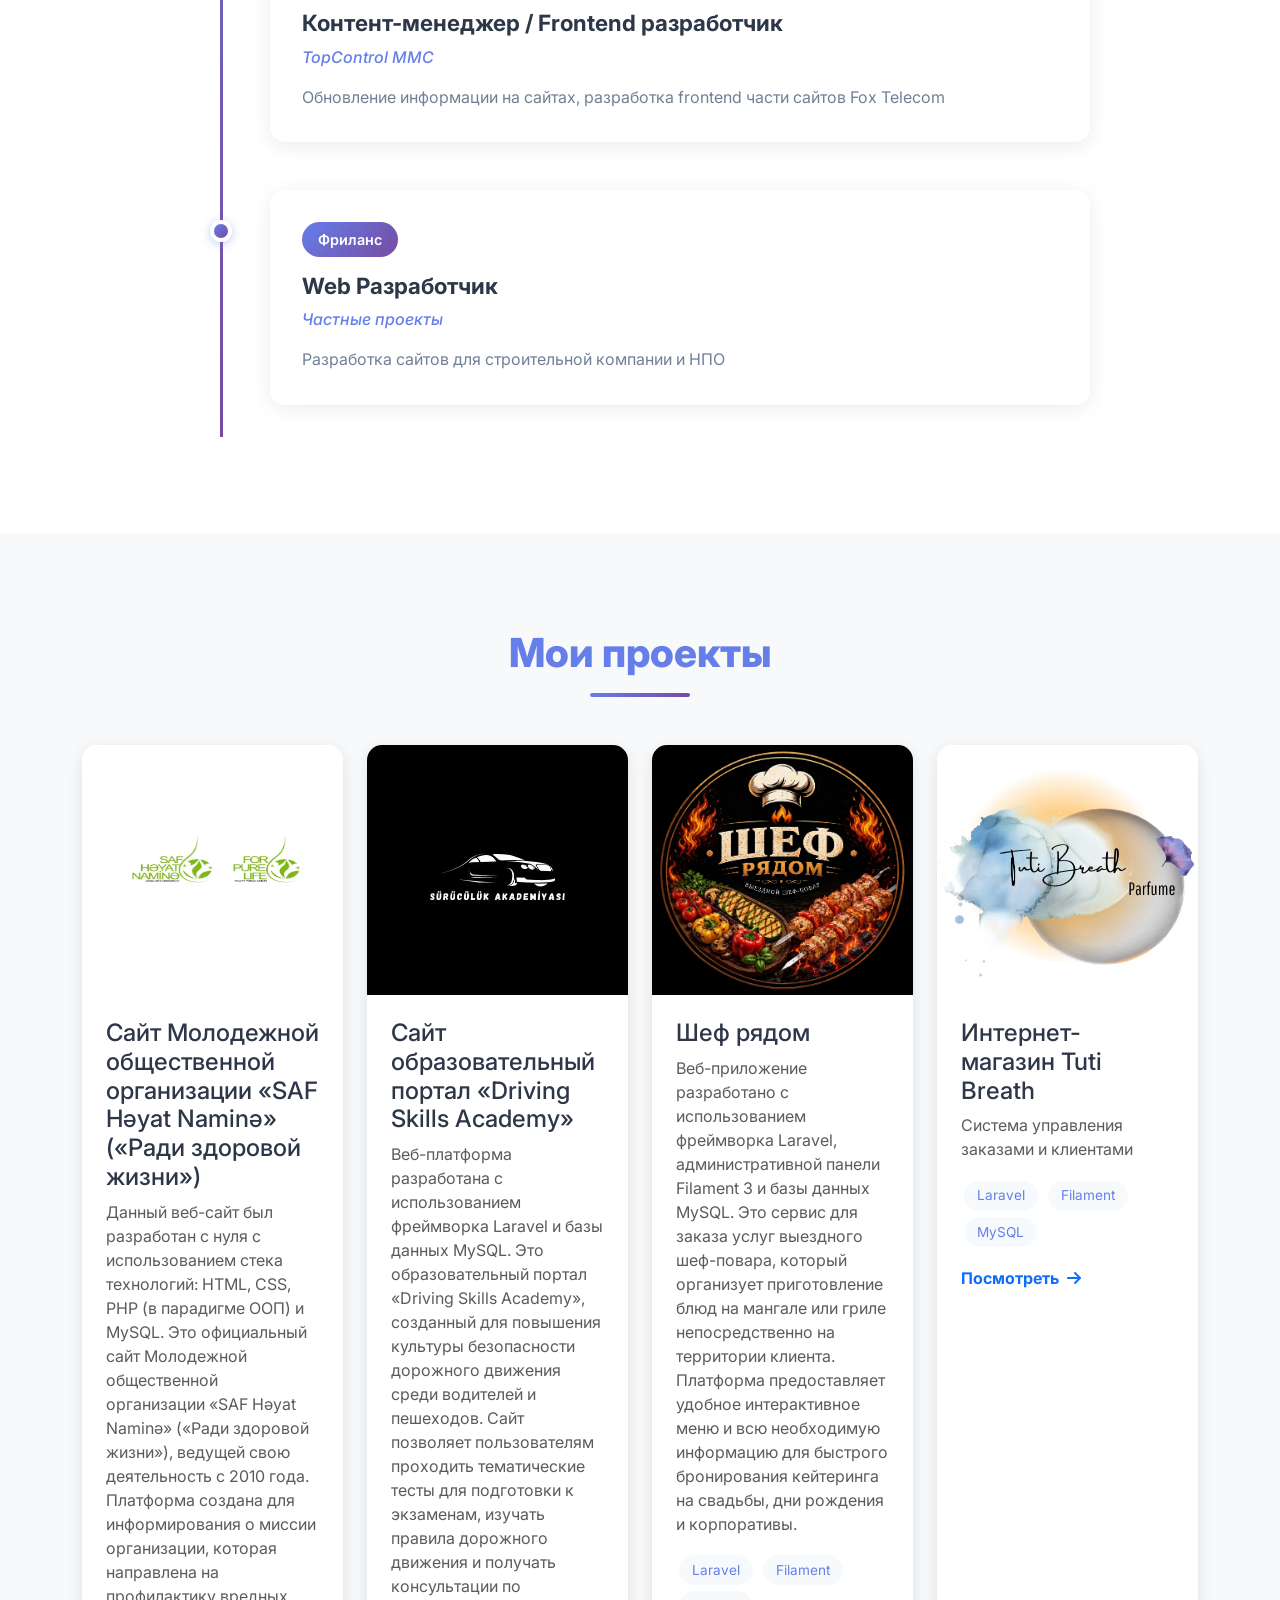
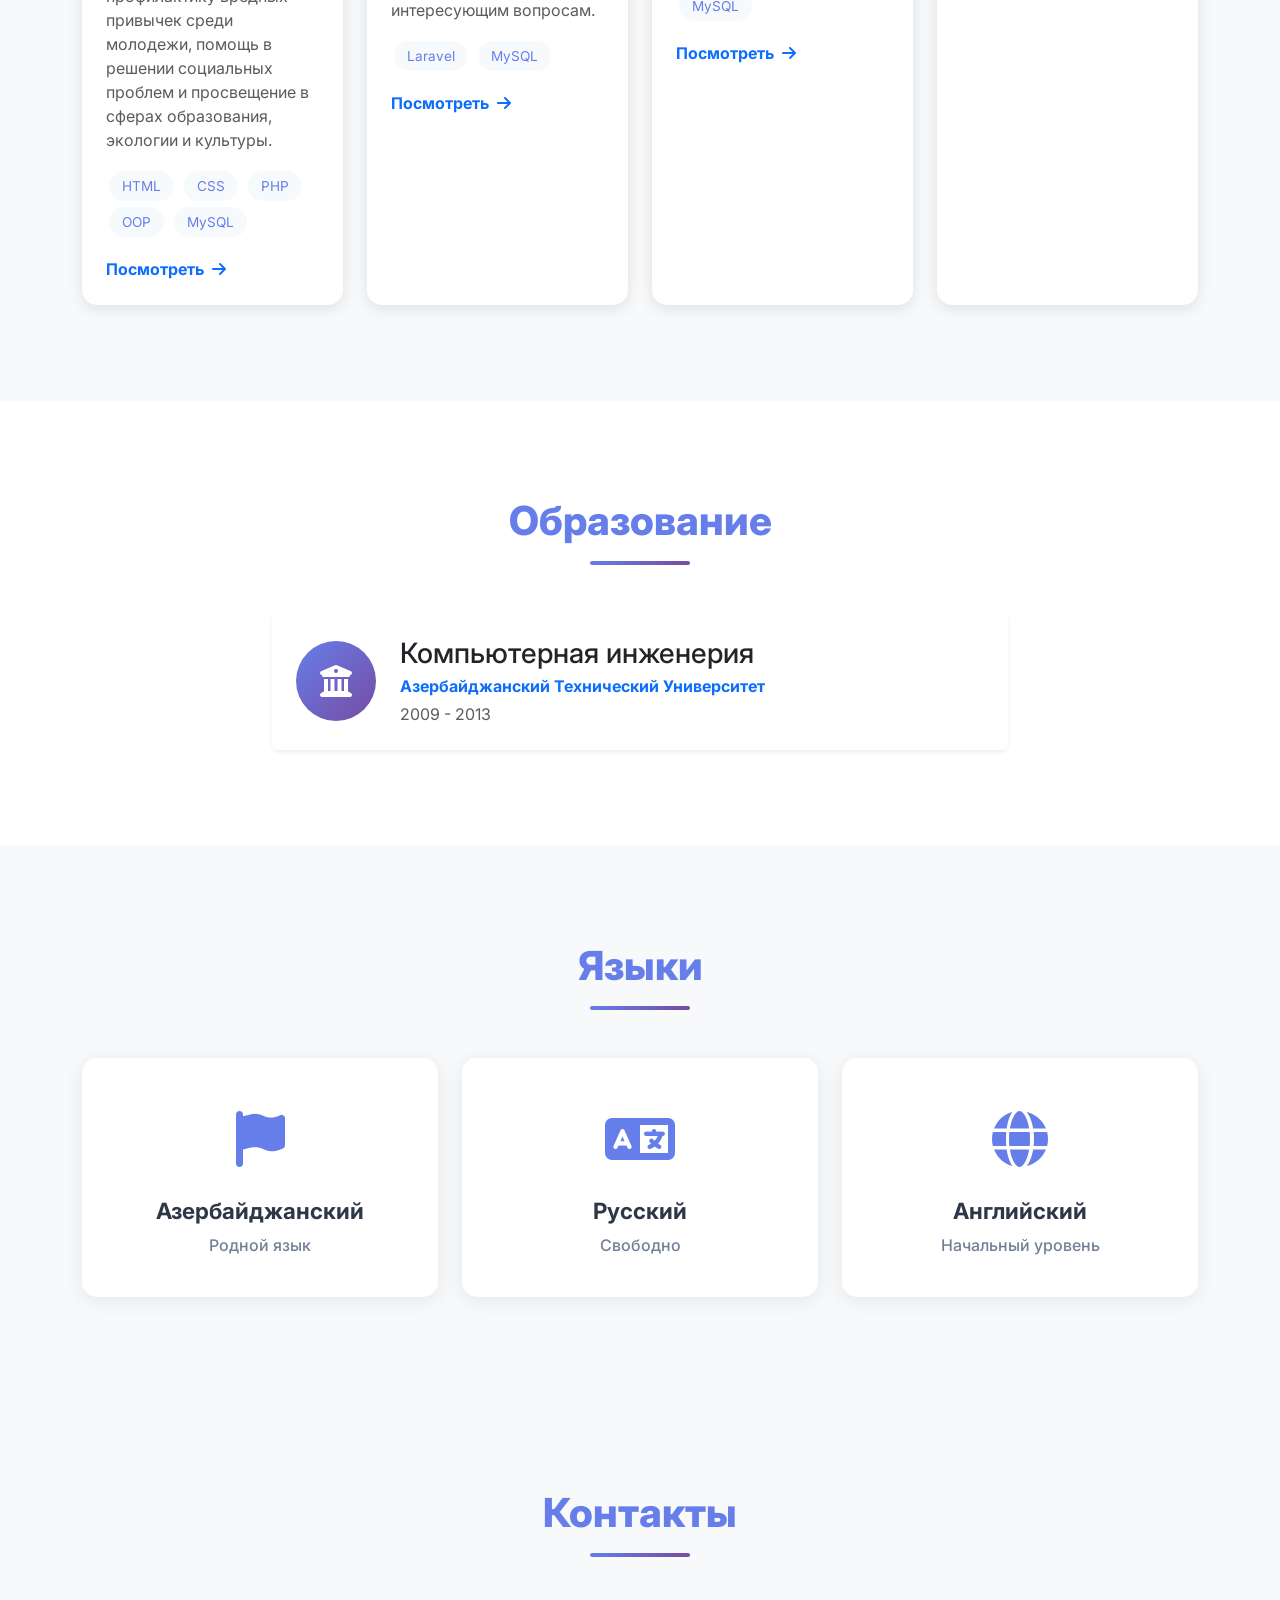
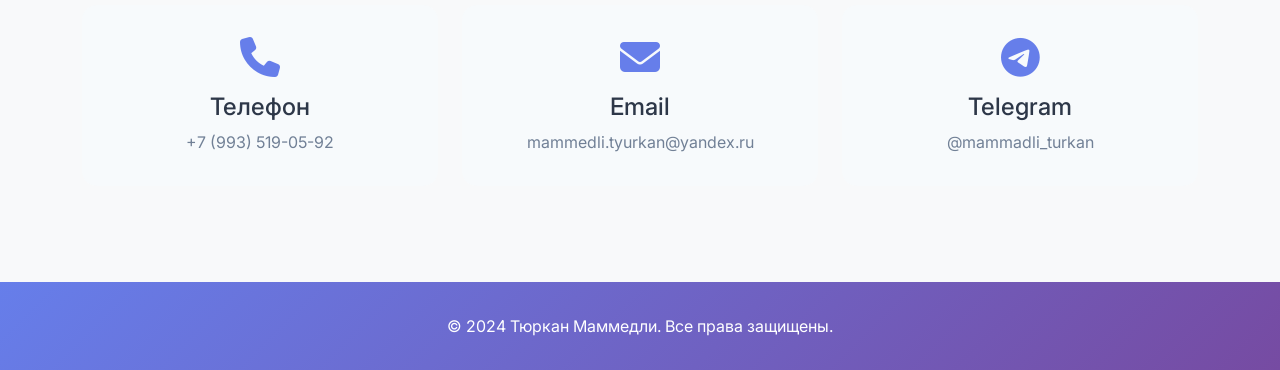
==== commit ec6b6965: "projects insert in site projects" ====
--- a/index.html
+++ b/index.html
@@ -721,58 +721,86 @@
             <div class="row g-4">
                 <div class="col-md-6 col-lg-3">
                     <div class="portfolio-card">
-                        <div class="portfolio-image"><i class="fas fa-building"></i></div>
+                        <div class="portfolio-image">
+                            <img src="proyekt/for_pure_life.jpg" width="100%" height="100%">
+                            <!--<i class="fas fa-building"></i>-->
+                        </div>
                         <div class="p-4">
-                            <h4>Сайт строительной компании</h4>
-                            <p class="text-muted">Корпоративный сайт с каталогом проектов и формой обратной связи</p>
+                            <h4>Сайт Молодежной общественной организации «SAF Həyat Naminə» («Ради здоровой жизни»)</h4>
+                            <p class="text-muted">
+                                Данный веб-сайт был разработан с нуля с использованием стека технологий: HTML, CSS, PHP (в парадигме ООП) и MySQL. 
+                                Это официальный сайт Молодежной общественной организации «SAF Həyat Naminə» («Ради здоровой жизни»), ведущей свою деятельность с 2010 года. 
+                                Платформа создана для информирования о миссии организации, которая направлена на профилактику вредных привычек среди молодежи, помощь в решении социальных проблем и просвещение в сферах образования, экологии и культуры.
+                            </p>
                             <div class="mb-3">
                                 <span class="tag">HTML</span>
                                 <span class="tag">CSS</span>
                                 <span class="tag">PHP</span>
-                            </div>
-                            <a href="#" class="text-primary text-decoration-none fw-bold">Посмотреть <i class="fas fa-arrow-right ms-1"></i></a>
+                                <span class="tag">OOP</span>
+                                <span class="tag">MySQL</span>
+                            </div>
+                            <a href="https://www.forpurelife.org.az" class="text-primary text-decoration-none fw-bold" target="_blank">Посмотреть <i class="fas fa-arrow-right ms-1"></i></a>
                         </div>
                     </div>
                 </div>
                 <div class="col-md-6 col-lg-3">
                     <div class="portfolio-card">
-                        <div class="portfolio-image" style="background: linear-gradient(135deg, #4299e1 0%, #667eea 100%)"><i class="fas fa-hand-holding-heart"></i></div>
+                        <div class="portfolio-image" style="background: linear-gradient(135deg, #4299e1 0%, #667eea 100%)">
+                            <img src="proyekt/driving_academy.jpg" width="100%" height="100%">
+                            <!--<i class="fas fa-hand-holding-heart"></i>-->
+                        </div>
                         <div class="p-4">
-                            <h4>Сайт НПО</h4>
-                            <p class="text-muted">Сайт для неправительственной организации с новостным разделом</p>
+                            <h4>Сайт образовательный портал «Driving Skills Academy»</h4>
+                            <p class="text-muted">
+                                Веб-платформа разработана с использованием фреймворка Laravel и базы данных MySQL. 
+                                Это образовательный портал «Driving Skills Academy», созданный для повышения культуры безопасности дорожного движения среди водителей и пешеходов. 
+                                Сайт позволяет пользователям проходить тематические тесты для подготовки к экзаменам, изучать правила дорожного движения и получать консультации по интересующим вопросам.
+                            </p>
                             <div class="mb-3">
                                 <span class="tag">Laravel</span>
                                 <span class="tag">MySQL</span>
                             </div>
-                            <a href="#" class="text-primary text-decoration-none fw-bold">Посмотреть <i class="fas fa-arrow-right ms-1"></i></a>
+                            <a href="https://www.drivingacaddemy.org.az" class="text-primary text-decoration-none fw-bold" target="_blank">Посмотреть <i class="fas fa-arrow-right ms-1"></i></a>
                         </div>
                     </div>
                 </div>
                 <div class="col-md-6 col-lg-3">
                     <div class="portfolio-card">
-                        <div class="portfolio-image" style="background: linear-gradient(135deg, #43e97b 0%, #38f9d7 100%)"><i class="fas fa-shopping-cart"></i></div>
+                        <div class="portfolio-image" style="background: linear-gradient(135deg, #43e97b 0%, #38f9d7 100%)">
+                            <img src="proyekt/shef_ryadom.jpg" width="100%" height="100%">
+                            <!--<i class="fas fa-shopping-cart"></i>-->
+                        </div>
                         <div class="p-4">
-                            <h4>Интернет-магазин</h4>
-                            <p class="text-muted">Функциональный магазин с корзиной и админ-панелью</p>
+                            <h4> Шеф рядом</h4>
+                            <p class="text-muted">
+                                Веб-приложение разработано с использованием фреймворка Laravel, административной панели Filament 3 и базы данных MySQL. 
+                                Это сервис для заказа услуг выездного шеф-повара, который организует приготовление блюд на мангале или гриле непосредственно на территории клиента.
+                                Платформа предоставляет удобное интерактивное меню и всю необходимую информацию для быстрого бронирования кейтеринга на свадьбы, дни рождения и корпоративы.
+                            </p>
                             <div class="mb-3">
                                 <span class="tag">Laravel</span>
                                 <span class="tag">Filament</span>
-                            </div>
-                            <a href="#" class="text-primary text-decoration-none fw-bold">Посмотреть <i class="fas fa-arrow-right ms-1"></i></a>
+                                <span class="tag">MySQL</span>
+                            </div>
+                            <a href="https://www.shef-ryadom.ru" class="text-primary text-decoration-none fw-bold" target="_blank">Посмотреть <i class="fas fa-arrow-right ms-1"></i></a>
                         </div>
                     </div>
                 </div>
                 <div class="col-md-6 col-lg-3">
                     <div class="portfolio-card">
-                        <div class="portfolio-image" style="background: linear-gradient(135deg, #fa709a 0%, #fee140 100%)"><i class="fas fa-briefcase"></i></div>
+                        <div class="portfolio-image" style="background: linear-gradient(135deg, #fa709a 0%, #fee140 100%)">
+                            <img src="proyekt/tuti_breath.jpeg" width="100%" height="100%">
+                            <!--<i class="fas fa-briefcase"></i>-->
+                        </div>
                         <div class="p-4">
-                            <h4>CRM система</h4>
+                            <h4>Интернет-магазин Tuti Breath</h4>
                             <p class="text-muted">Система управления заказами и клиентами</p>
                             <div class="mb-3">
                                 <span class="tag">Laravel</span>
                                 <span class="tag">Filament</span>
-                            </div>
-                            <a href="#" class="text-primary text-decoration-none fw-bold">Посмотреть <i class="fas fa-arrow-right ms-1"></i></a>
+                                <span class="tag">MySQL</span>
+                            </div>
+                            <a href="https://devtuti.github.io/Tuti-Breath/" class="text-primary text-decoration-none fw-bold" target="_blank">Посмотреть <i class="fas fa-arrow-right ms-1"></i></a>
                         </div>
                     </div>
                 </div>
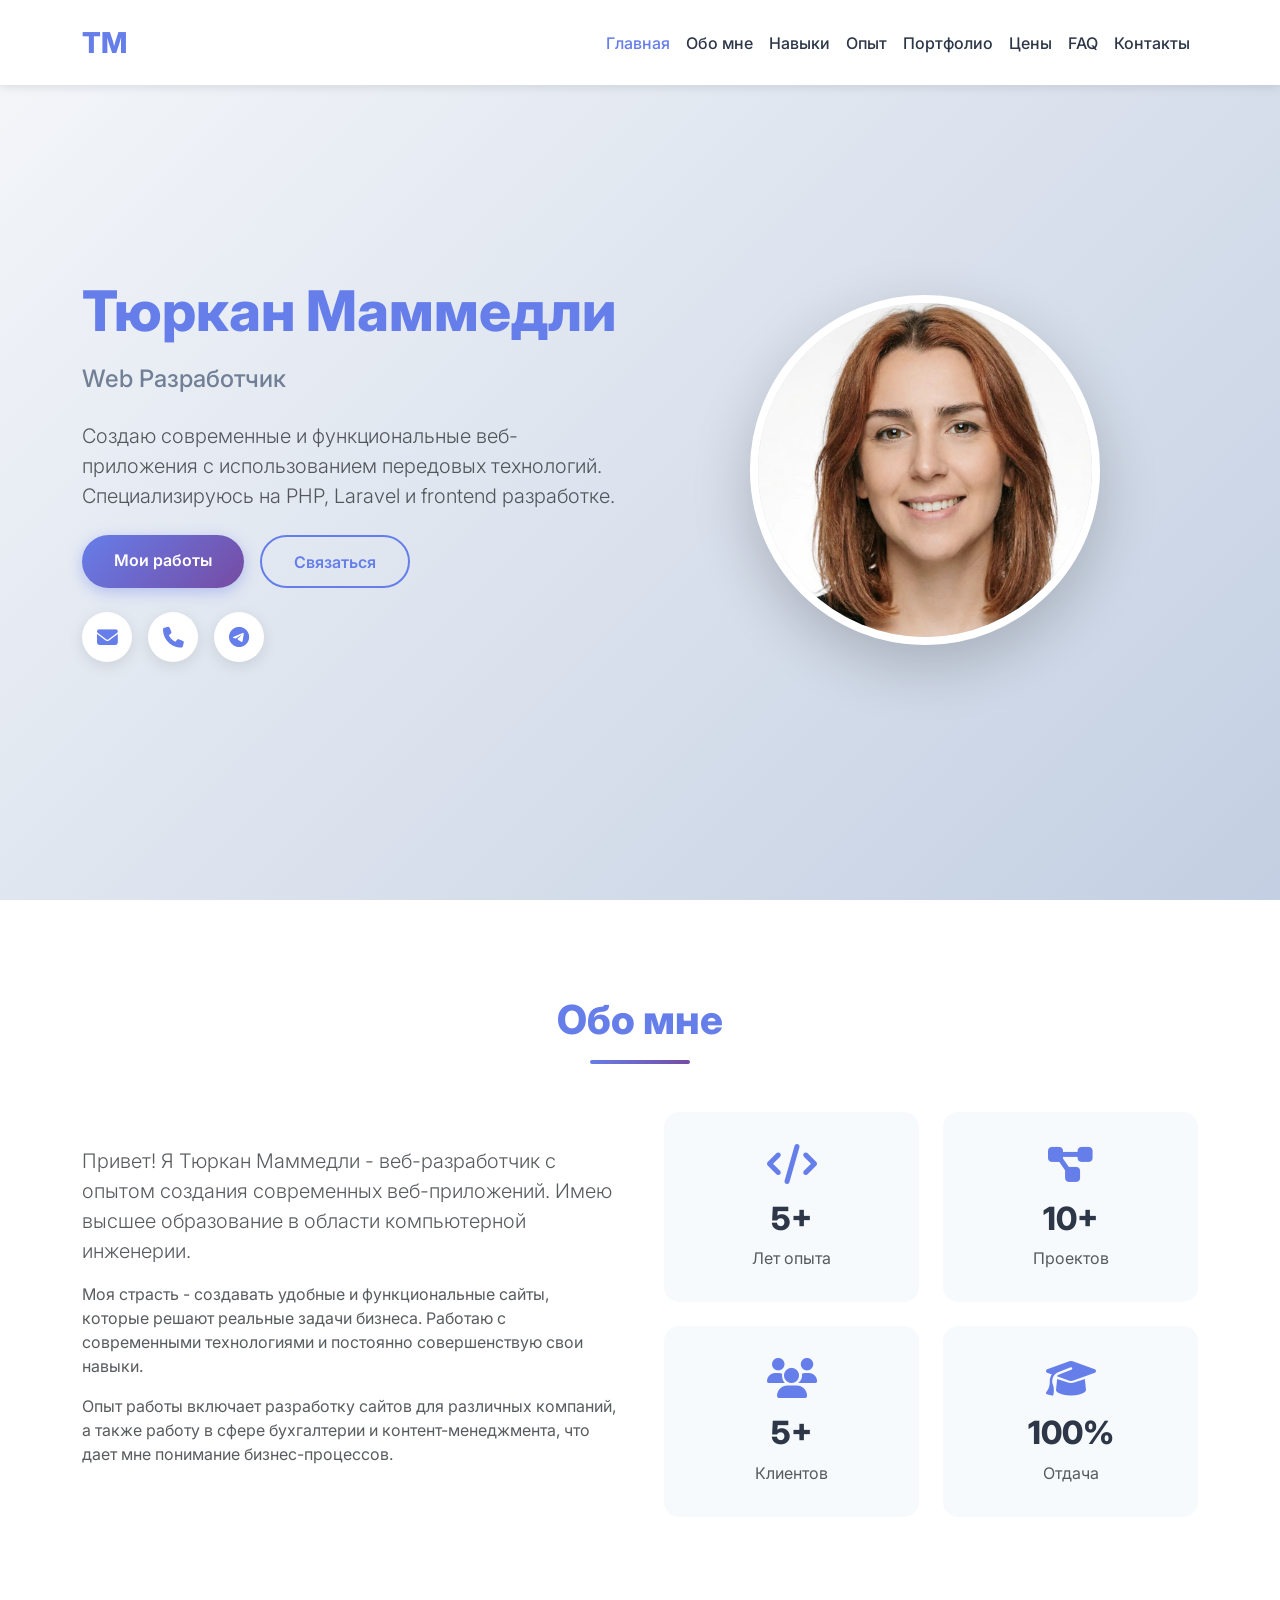
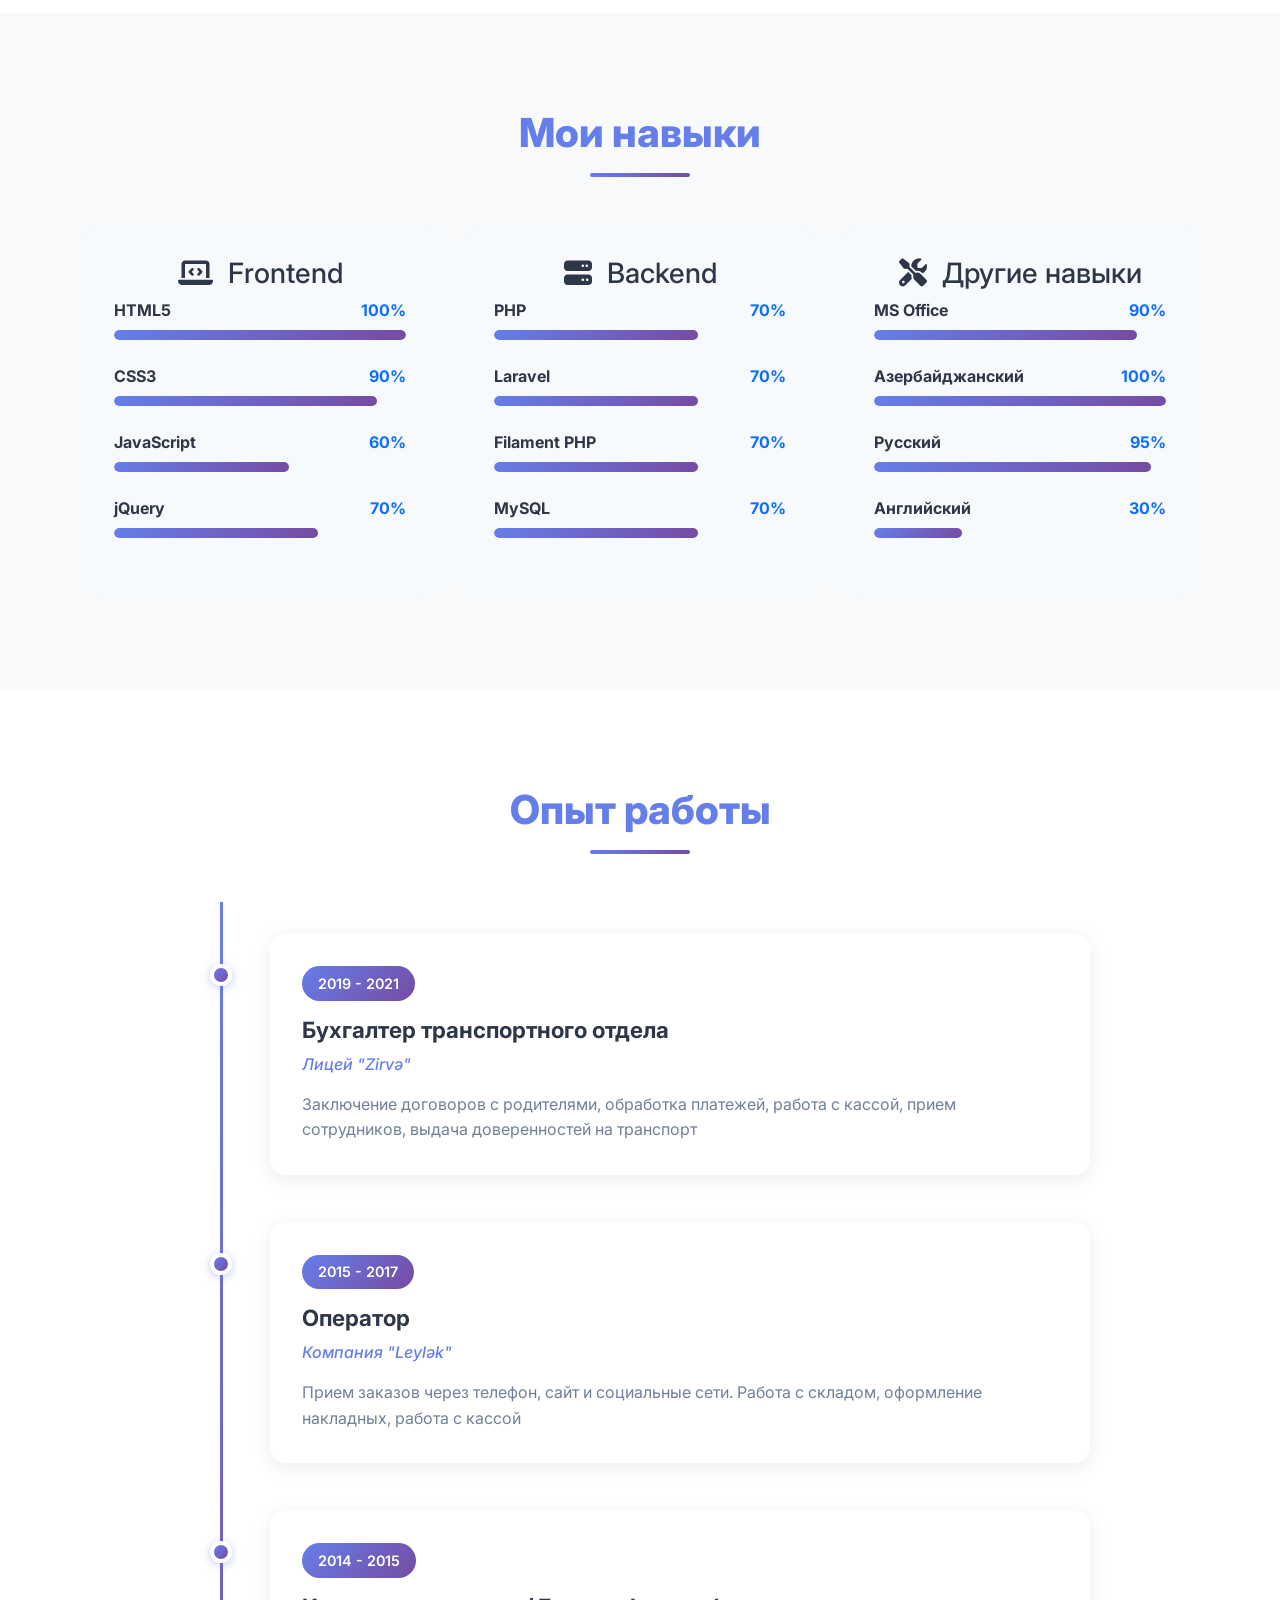
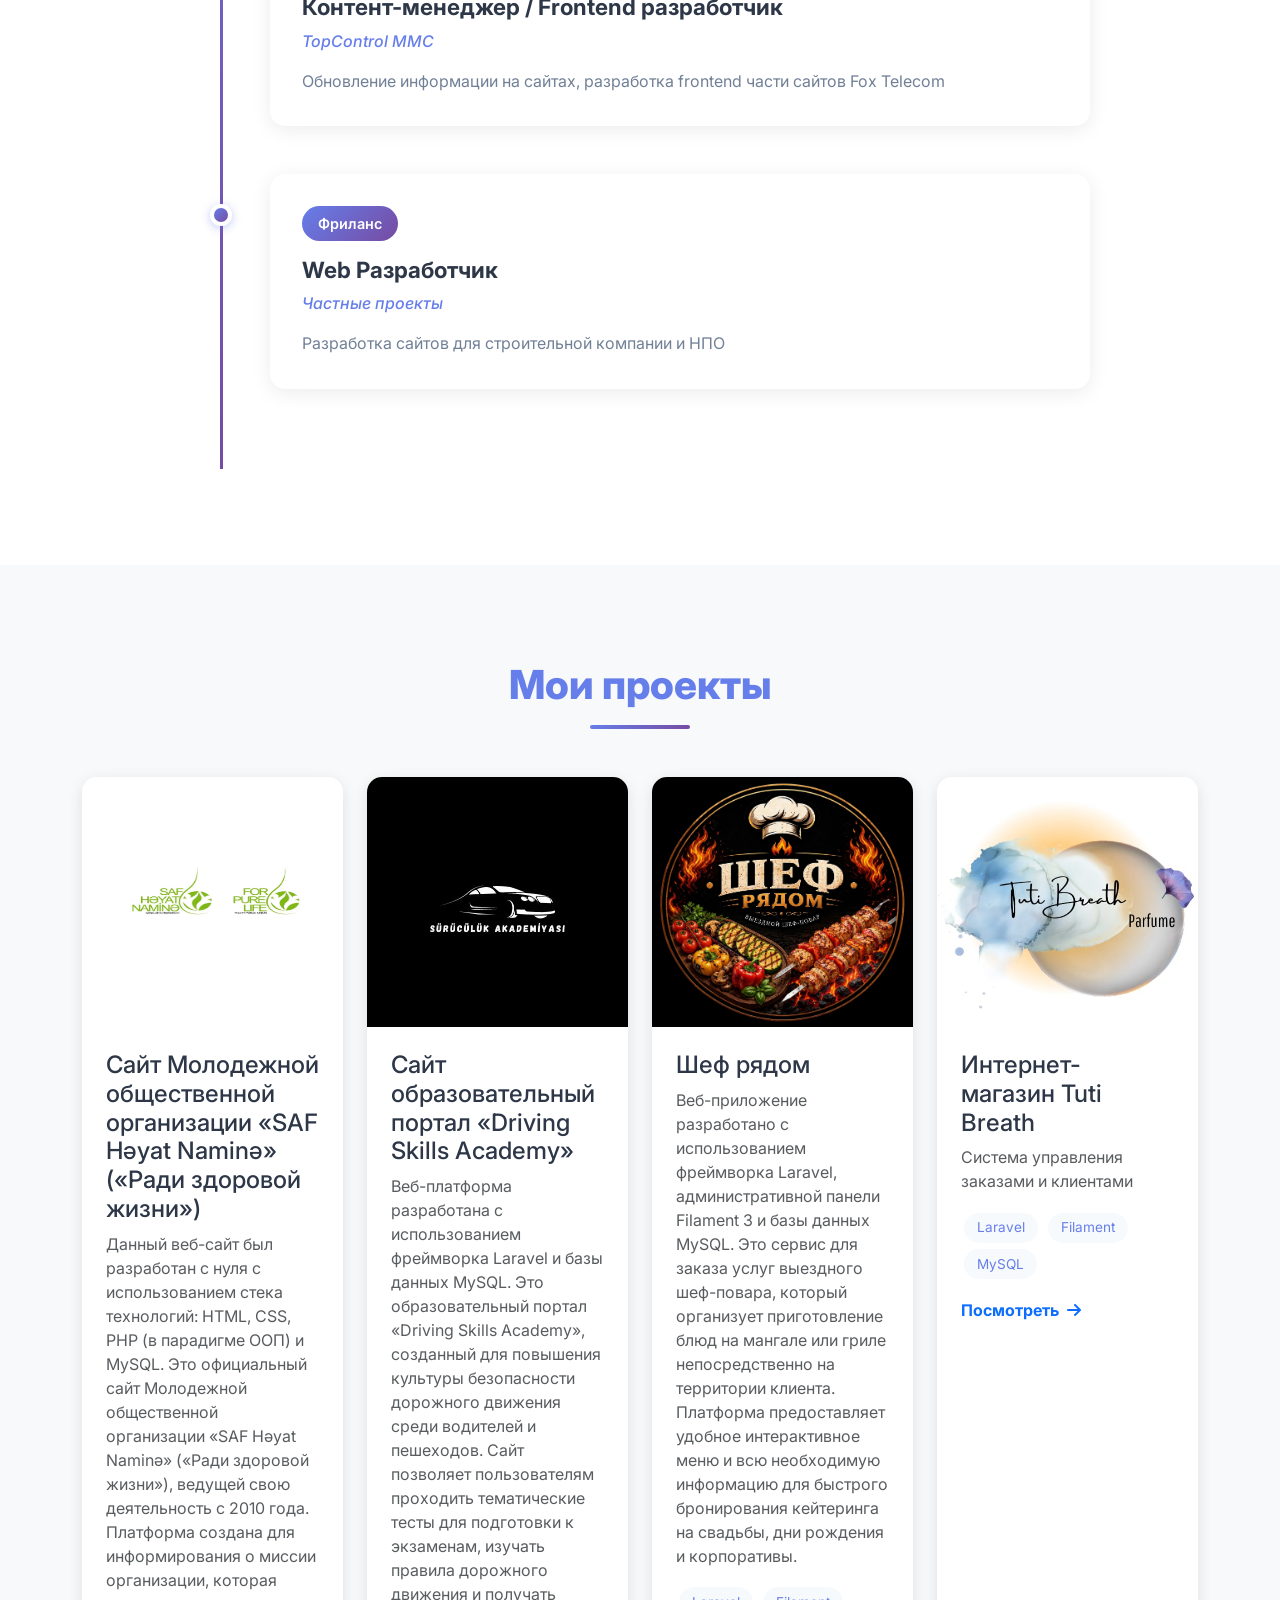
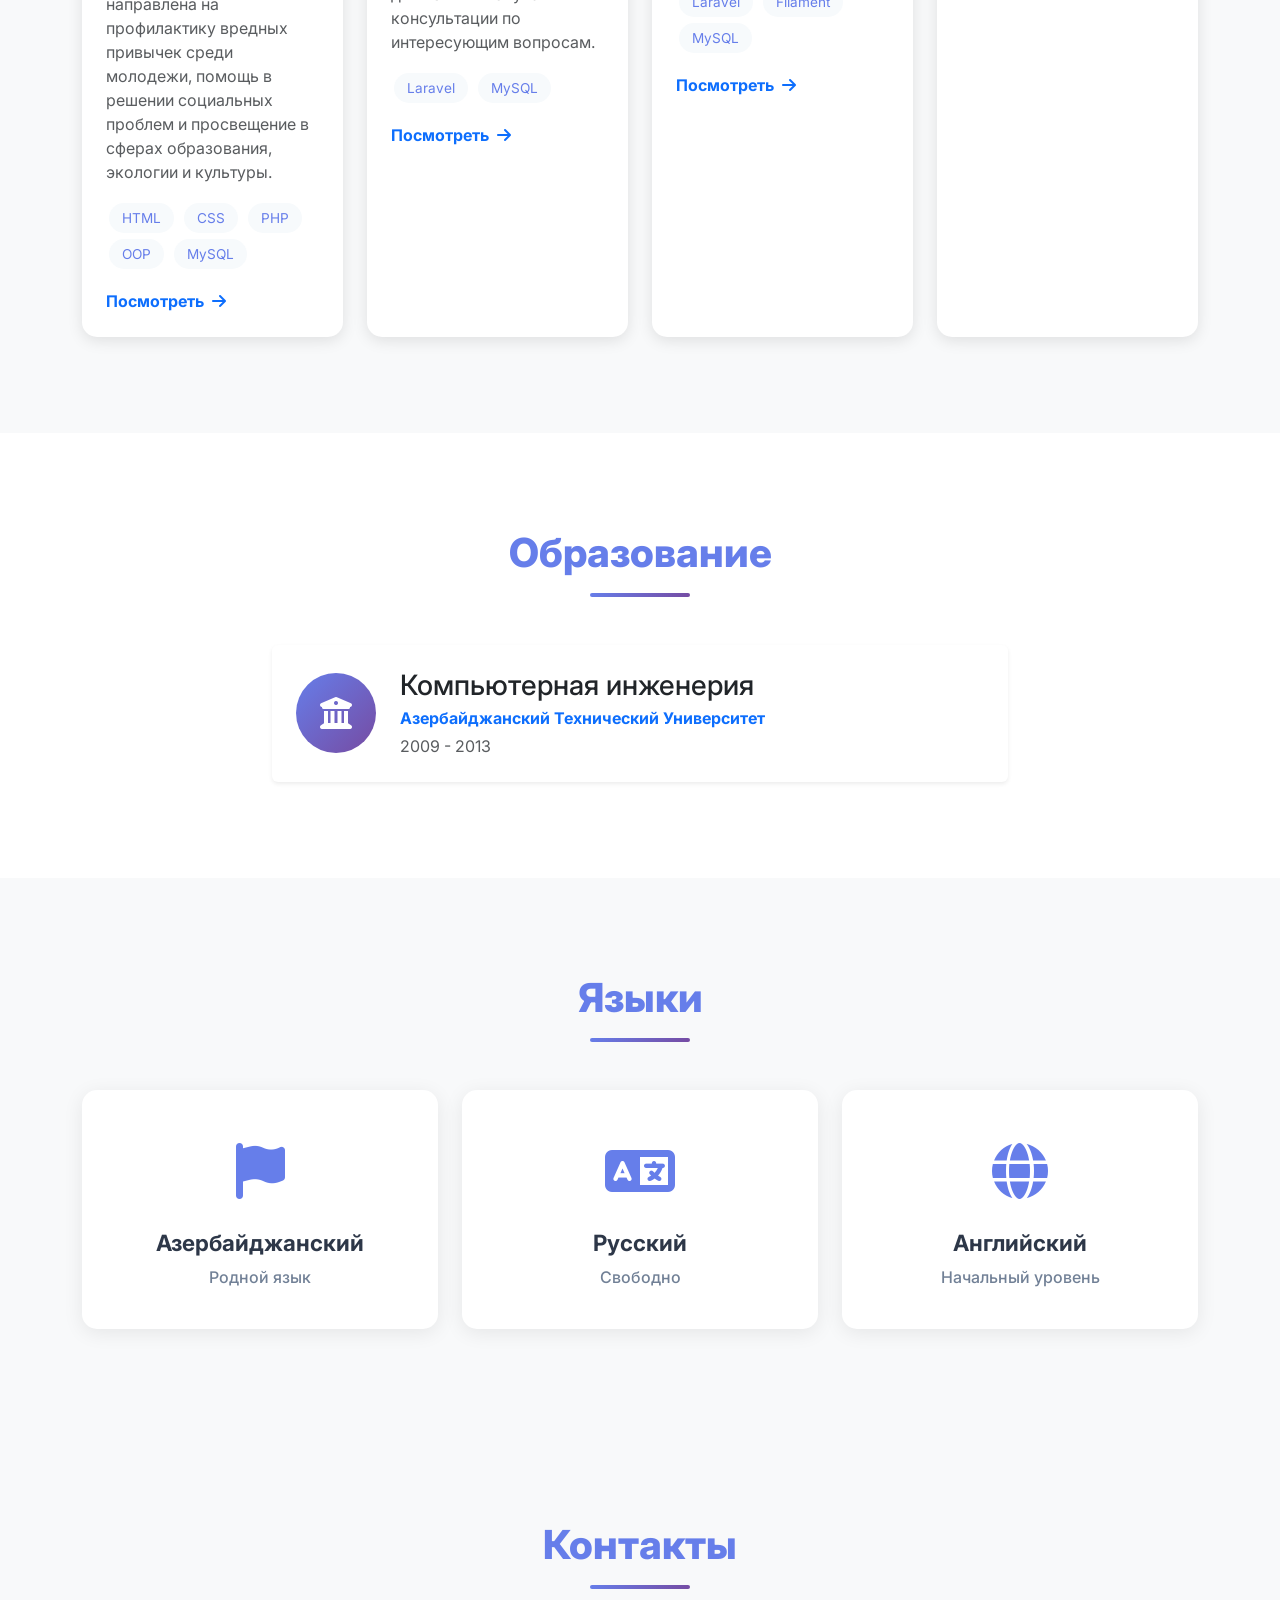
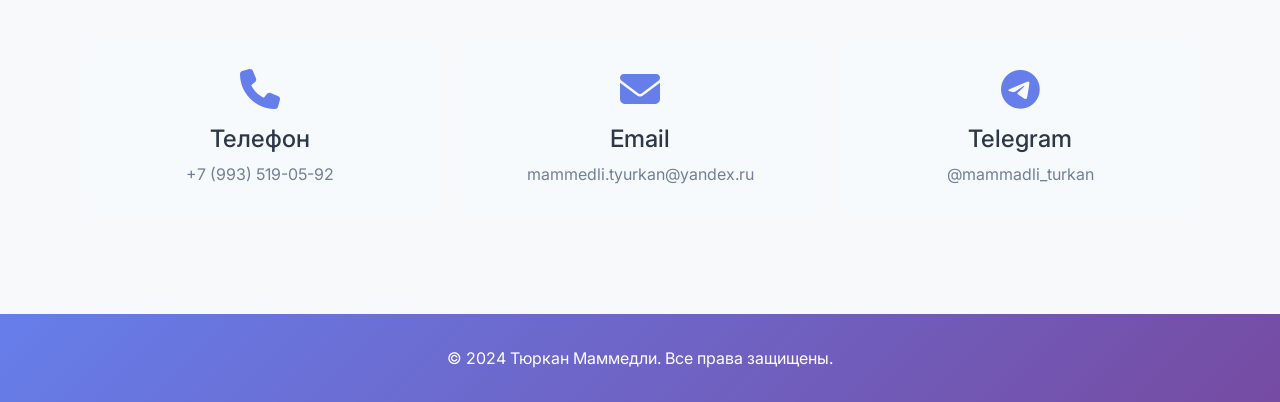
==== commit b4107aa3: "faq html page" ====
--- a/index.html
+++ b/index.html
@@ -8,458 +8,7 @@
     <link rel="stylesheet" href="https://cdnjs.cloudflare.com/ajax/libs/font-awesome/6.4.0/css/all.min.css">
     <link href="https://fonts.googleapis.com/css2?family=Inter:wght@300;400;500;600;700;800&display=swap" rel="stylesheet">
     
-    <style>
-        :root {
-            --primary-color: #667eea;
-            --secondary-color: #764ba2;
-            --text-dark: #2d3748;
-            --text-light: #718096;
-            --bg-light: #f7fafc;
-        }
-
-        body {
-            font-family: 'Inter', sans-serif;
-            color: var(--text-dark);
-            overflow-x: hidden;
-        }
-
-        /* ===== NAVBAR ===== */
-        .navbar {
-            background: rgba(255, 255, 255, 0.98) !important;
-            backdrop-filter: blur(10px);
-            box-shadow: 0 2px 10px rgba(0,0,0,0.08);
-            padding: 1rem 0;
-        }
-
-        .navbar-brand {
-            font-weight: 800;
-            font-size: 1.8rem;
-            color: #667eea !important;
-            text-decoration: none;
-        }
-
-        .nav-link {
-            font-weight: 500;
-            color: var(--text-dark) !important;
-            transition: color 0.3s;
-            margin-left: 0.5rem;
-        }
-
-        .nav-link:hover, .nav-link.active {
-            color: var(--primary-color) !important;
-        }
-
-        /* ===== HERO ===== */
-        .hero {
-            min-height: 100vh;
-            background: linear-gradient(135deg, #f5f7fa 0%, #c3cfe2 100%);
-            position: relative;
-            padding-top: 100px;
-            padding-bottom: 60px;
-        }
-
-        .hero-name {
-            font-size: 3.5rem;
-            font-weight: 800;
-            color: #667eea;
-            margin-bottom: 1rem;
-            line-height: 1.2;
-        }
-
-        .hero .subtitle {
-            font-size: 1.5rem;
-            color: var(--text-light);
-            margin-bottom: 1.5rem;
-            font-weight: 500;
-        }
-
-        .hero-img {
-            width: 350px;
-            height: 350px;
-            border-radius: 50%;
-            object-fit: cover;
-            border: 8px solid white;
-            box-shadow: 0 20px 60px rgba(0,0,0,0.2);
-        }
-
-        /* ===== BUTTONS ===== */
-        .btn-gradient {
-            background: linear-gradient(135deg, #667eea 0%, #764ba2 100%);
-            color: #ffffff !important;
-            border: none;
-            padding: 0.8rem 2rem;
-            border-radius: 50px;
-            font-weight: 600;
-            transition: all 0.3s;
-            box-shadow: 0 4px 15px rgba(102, 126, 234, 0.4);
-            text-decoration: none;
-            display: inline-block;
-        }
-
-        .btn-gradient:hover {
-            transform: translateY(-2px);
-            box-shadow: 0 6px 20px rgba(102, 126, 234, 0.6);
-            color: #ffffff !important;
-        }
-
-        .btn-outline-custom {
-            border: 2px solid var(--primary-color);
-            color: var(--primary-color) !important;
-            padding: 0.8rem 2rem;
-            border-radius: 50px;
-            font-weight: 600;
-            transition: all 0.3s;
-            background: transparent !important;
-            text-decoration: none;
-            display: inline-block;
-        }
-
-        .btn-outline-custom:hover {
-            background: var(--primary-color) !important;
-            color: #ffffff !important;
-        }
-
-        .social-circle {
-            width: 50px;
-            height: 50px;
-            border-radius: 50%;
-            background: white;
-            display: inline-flex;
-            align-items: center;
-            justify-content: center;
-            font-size: 1.3rem;
-            color: var(--primary-color);
-            box-shadow: 0 4px 15px rgba(0,0,0,0.1);
-            transition: all 0.3s;
-            text-decoration: none;
-        }
-
-        .social-circle:hover {
-            transform: translateY(-5px);
-            background: linear-gradient(135deg, #667eea 0%, #764ba2 100%);
-            color: white;
-        }
-
-        /* ===== SECTION TITLE ===== */
-        .section-title {
-            font-size: 2.5rem;
-            font-weight: 800;
-            color: #667eea;
-            text-align: center;
-            margin-bottom: 3rem;
-            position: relative;
-        }
-
-        .section-title::after {
-            content: '';
-            display: block;
-            width: 100px;
-            height: 4px;
-            background: linear-gradient(135deg, #667eea 0%, #764ba2 100%);
-            margin: 1rem auto 0;
-            border-radius: 2px;
-        }
-
-        /* ===== STAT CARDS ===== */
-        .stat-card {
-            background: var(--bg-light);
-            padding: 2rem;
-            border-radius: 15px;
-            text-align: center;
-            transition: transform 0.3s;
-            border: none;
-        }
-
-        .stat-card:hover {
-            transform: translateY(-5px);
-        }
-
-        .stat-card i {
-            font-size: 2.5rem;
-            color: var(--primary-color);
-            margin-bottom: 1rem;
-        }
-
-        .stat-card h3 {
-            font-size: 2rem;
-            font-weight: 800;
-            color: var(--text-dark);
-        }
-
-        /* ===== SKILLS ===== */
-        .skill-category {
-            background: white;
-            padding: 2rem;
-            border-radius: 15px;
-            box-shadow: 0 4px 15px rgba(0,0,0,0.05);
-            height: 100%;
-        }
-
-        .skill-category h3 {
-            color: var(--primary-color);
-            font-weight: 700;
-            margin-bottom: 1.5rem;
-        }
-
-        .skill-bar {
-            height: 10px;
-            background: var(--bg-light);
-            border-radius: 5px;
-            overflow: hidden;
-            margin-bottom: 1.5rem;
-        }
-
-        .skill-progress {
-            height: 100%;
-            background: linear-gradient(135deg, #667eea 0%, #764ba2 100%);
-            border-radius: 5px;
-            transition: width 1.5s ease;
-        }
-
-       /* ===== TIMELINE ===== */
-.timeline-container {
-    position: relative;
-    max-width: 900px;
-    margin: 0 auto;
-    padding: 2rem 0;
-}
-
-.timeline-line {
-    position: absolute;
-    left: 30px;
-    top: 0;
-    bottom: 0;
-    width: 3px;
-    background: linear-gradient(135deg, #667eea 0%, #764ba2 100%);
-}
-
-.timeline-item {
-    position: relative;
-    margin-bottom: 3rem;
-    padding-left: 80px;
-}
-
-.timeline-item:last-child {
-    margin-bottom: 0;
-}
-
-.timeline-dot {
-    position: absolute;
-    left: 20px;
-    top: 30px;
-    width: 22px;
-    height: 22px;
-    background: linear-gradient(135deg, #667eea 0%, #764ba2 100%);
-    border-radius: 50%;
-    border: 4px solid white;
-    box-shadow: 0 2px 10px rgba(102, 126, 234, 0.4);
-    z-index: 2;
-}
-
-.timeline-content {
-    background: white;
-    padding: 2rem;
-    border-radius: 15px;
-    box-shadow: 0 4px 20px rgba(0,0,0,0.08);
-    transition: transform 0.3s, box-shadow 0.3s;
-}
-
-.timeline-content:hover {
-    transform: translateY(-5px);
-    box-shadow: 0 8px 30px rgba(102, 126, 234, 0.15);
-}
-
-.timeline-date {
-    display: inline-block;
-    background: linear-gradient(135deg, #667eea 0%, #764ba2 100%);
-    color: white;
-    padding: 0.4rem 1rem;
-    border-radius: 20px;
-    font-size: 0.9rem;
-    font-weight: 600;
-    margin-bottom: 1rem;
-}
-
-.timeline-title {
-    font-size: 1.4rem;
-    font-weight: 700;
-    color: var(--text-dark);
-    margin-bottom: 0.5rem;
-}
-
-.timeline-company {
-    color: var(--primary-color);
-    font-style: italic;
-    font-weight: 500;
-    margin-bottom: 1rem;
-}
-
-.timeline-desc {
-    color: var(--text-light);
-    line-height: 1.6;
-    margin-bottom: 0;
-}
-
-/* ===== RESPONSIVE TIMELINE ===== */
-@media (max-width: 768px) {
-    .timeline-line {
-        left: 20px;
-    }
-    
-    .timeline-item {
-        padding-left: 60px;
-    }
-    
-    .timeline-dot {
-        left: 10px;
-        width: 18px;
-        height: 18px;
-    }
-    
-    .timeline-content {
-        padding: 1.5rem;
-    }
-    
-    .timeline-title {
-        font-size: 1.2rem;
-    }
-}
-
-        /* ===== PORTFOLIO ===== */
-        .portfolio-card {
-            background: white;
-            border-radius: 15px;
-            overflow: hidden;
-            box-shadow: 0 4px 15px rgba(0,0,0,0.1);
-            transition: all 0.3s;
-            height: 100%;
-        }
-
-        .portfolio-card:hover {
-            transform: translateY(-10px);
-            box-shadow: 0 10px 30px rgba(0,0,0,0.2);
-        }
-
-        .portfolio-image {
-            height: 250px;
-            background: linear-gradient(135deg, #667eea 0%, #764ba2 100%);
-            display: flex;
-            align-items: center;
-            justify-content: center;
-            font-size: 4rem;
-            color: white;
-        }
-
-        .tag {
-            padding: 0.3rem 0.8rem;
-            background: var(--bg-light);
-            border-radius: 20px;
-            font-size: 0.85rem;
-            color: var(--primary-color);
-            display: inline-block;
-            margin: 0.2rem;
-        }
-
-        /* ===== LANGUAGES SECTION ===== */
-
-
-.lang-card {
-    background: white;
-    border-radius: 15px;
-    box-shadow: 0 4px 20px rgba(0,0,0,0.08);
-    transition: all 0.3s;
-    height: 100%;
-    padding: 2.5rem 2rem !important;
-}
-
-.lang-card:hover {
-    transform: translateY(-10px);
-    box-shadow: 0 10px 30px rgba(102, 126, 234, 0.2);
-}
-
-.lang-icon {
-    font-size: 3.5rem;
-    color: #667eea;
-    margin-bottom: 1.5rem;
-}
-
-.lang-icon i {
-    display: inline-block;
-}
-
-.lang-name {
-    font-size: 1.4rem;
-    font-weight: 700;
-    color: #2d3748;
-    margin-bottom: 0.5rem;
-}
-
-.lang-level {
-    font-size: 1rem;
-    color: #718096;
-    font-weight: 500;
-}
-
-/* ===== RESPONSIVE ===== */
-@media (max-width: 768px) {
-    .section-title {
-        font-size: 2rem;
-    }
-    
-    .lang-icon {
-        font-size: 3rem;
-    }
-    
-    .lang-name {
-        font-size: 1.2rem;
-    }
-}
-
-        /* ===== CONTACT ===== */
-        .contact-card {
-            background: var(--bg-light);
-            padding: 2rem;
-            border-radius: 15px;
-            text-align: center;
-            transition: transform 0.3s;
-            height: 100%;
-        }
-
-        .contact-card:hover {
-            transform: translateY(-5px);
-        }
-
-        .contact-card i {
-            font-size: 2.5rem;
-            color: var(--primary-color);
-            margin-bottom: 1rem;
-        }
-
-        .contact-card a {
-            color: var(--text-light);
-            text-decoration: none;
-        }
-
-        .contact-card a:hover {
-            color: var(--primary-color);
-        }
-
-        /* ===== FOOTER ===== */
-        footer {
-            background: linear-gradient(135deg, #667eea 0%, #764ba2 100%);
-            color: white;
-            text-align: center;
-            padding: 2rem;
-        }
-
-        /* ===== RESPONSIVE ===== */
-        @media (max-width: 768px) {
-            .hero-name { font-size: 2.5rem; }
-            .hero-img { width: 250px; height: 250px; }
-            .timeline::before { left: 0; }
-            .timeline-dot { left: 0; }
-        }
-    </style>
+    <link rel="stylesheet" href="css/style.css">
 </head>
 <body>
 
@@ -478,6 +27,7 @@
                     <li class="nav-item"><a class="nav-link" href="#experience">Опыт</a></li>
                     <li class="nav-item"><a class="nav-link" href="#portfolio">Портфолио</a></li>
                     <li class="nav-item"><a class="nav-link" href="pricing.html">Цены</a></li>
+                    <li class="nav-item"><a class="nav-link" href="faq.html">FAQ</a></li>
                     <li class="nav-item"><a class="nav-link" href="#contact">Контакты</a></li>
                 </ul>
             </div>
@@ -760,7 +310,7 @@
                                 <span class="tag">Laravel</span>
                                 <span class="tag">MySQL</span>
                             </div>
-                            <a href="https://www.drivingacaddemy.org.az" class="text-primary text-decoration-none fw-bold" target="_blank">Посмотреть <i class="fas fa-arrow-right ms-1"></i></a>
+                            <a href="https://www.drivingacademy.org.az" class="text-primary text-decoration-none fw-bold" target="_blank">Посмотреть <i class="fas fa-arrow-right ms-1"></i></a>
                         </div>
                     </div>
                 </div>
@@ -906,25 +456,6 @@
     </footer>
 
     <script src="https://cdn.jsdelivr.net/npm/bootstrap@5.3.2/dist/js/bootstrap.bundle.min.js"></script>
-    <script>
-        document.querySelectorAll('a[href^="#"]').forEach(anchor => {
-            anchor.addEventListener('click', function (e) {
-                e.preventDefault();
-                const target = document.querySelector(this.getAttribute('href'));
-                if (target) {
-                    target.scrollIntoView({ behavior: 'smooth', block: 'start' });
-                }
-            });
-        });
-
-        window.addEventListener('scroll', () => {
-            const nav = document.querySelector('.navbar');
-            if (window.scrollY > 100) {
-                nav.style.boxShadow = '0 2px 20px rgba(0,0,0,0.15)';
-            } else {
-                nav.style.boxShadow = '0 2px 10px rgba(0,0,0,0.1)';
-            }
-        });
-    </script>
+    <script src="js/main.js"></script>
 </body>
 </html>
--- a/css/style.css
+++ b/css/style.css
@@ -0,0 +1,374 @@
+/* ===== ÜMUMİ STILLƏR ===== */
+:root {
+    --primary-color: #667eea;
+    --secondary-color: #764ba2;
+    --text-dark: #2d3748;
+    --text-light: #718096;
+    --bg-light: #f7fafc;
+}
+
+body {
+    font-family: 'Inter', sans-serif;
+    color: var(--text-dark);
+    overflow-x: hidden;
+}
+
+/* Navbar */
+.navbar {
+    background: rgba(255, 255, 255, 0.98) !important;
+    backdrop-filter: blur(10px);
+    box-shadow: 0 2px 10px rgba(0,0,0,0.08);
+    padding: 1rem 0;
+}
+
+.navbar-brand {
+    font-weight: 800;
+    font-size: 1.8rem;
+    color: #667eea !important;
+    text-decoration: none;
+}
+
+.nav-link {
+    font-weight: 500;
+    color: var(--text-dark) !important;
+    transition: color 0.3s;
+}
+
+.nav-link:hover, .nav-link.active {
+    color: var(--primary-color) !important;
+}
+
+/* Section Title */
+.section-title {
+    font-size: 2.5rem;
+    font-weight: 800;
+    color: #667eea;
+    text-align: center;
+    margin-bottom: 3rem;
+    position: relative;
+}
+
+.section-title::after {
+    content: '';
+    display: block;
+    width: 100px;
+    height: 4px;
+    background: linear-gradient(135deg, #667eea 0%, #764ba2 100%);
+    margin: 1rem auto 0;
+    border-radius: 2px;
+}
+
+/* Hero Section */
+.hero {
+    min-height: 100vh;
+    background: linear-gradient(135deg, #f5f7fa 0%, #c3cfe2 100%);
+    padding-top: 100px;
+    padding-bottom: 60px;
+}
+
+.hero-name {
+    font-size: 3.5rem;
+    font-weight: 800;
+    color: #667eea;
+    margin-bottom: 1rem;
+    line-height: 1.2;
+}
+
+.hero .subtitle {
+    font-size: 1.5rem;
+    color: var(--text-light);
+    margin-bottom: 1.5rem;
+    font-weight: 500;
+}
+
+.hero-img {
+    width: 350px;
+    height: 350px;
+    border-radius: 50%;
+    object-fit: cover;
+    border: 8px solid white;
+    box-shadow: 0 20px 60px rgba(0,0,0,0.2);
+}
+
+/* Buttons */
+.btn-gradient {
+    background: linear-gradient(135deg, #667eea 0%, #764ba2 100%);
+    color: #ffffff !important;
+    border: none;
+    padding: 0.8rem 2rem;
+    border-radius: 50px;
+    font-weight: 600;
+    transition: all 0.3s;
+    box-shadow: 0 4px 15px rgba(102, 126, 234, 0.4);
+    text-decoration: none;
+    display: inline-block;
+}
+
+.btn-gradient:hover {
+    transform: translateY(-2px);
+    box-shadow: 0 6px 20px rgba(102, 126, 234, 0.6);
+    color: #ffffff !important;
+}
+
+.btn-outline-custom {
+    border: 2px solid var(--primary-color);
+    color: var(--primary-color) !important;
+    padding: 0.8rem 2rem;
+    border-radius: 50px;
+    font-weight: 600;
+    transition: all 0.3s;
+    background: transparent !important;
+    text-decoration: none;
+    display: inline-block;
+}
+
+.btn-outline-custom:hover {
+    background: var(--primary-color) !important;
+    color: #ffffff !important;
+}
+
+.social-circle {
+    width: 50px;
+    height: 50px;
+    border-radius: 50%;
+    background: white;
+    display: inline-flex;
+    align-items: center;
+    justify-content: center;
+    font-size: 1.3rem;
+    color: var(--primary-color);
+    box-shadow: 0 4px 15px rgba(0,0,0,0.1);
+    transition: all 0.3s;
+    text-decoration: none;
+}
+
+.social-circle:hover {
+    transform: translateY(-5px);
+    background: linear-gradient(135deg, #667eea 0%, #764ba2 100%);
+    color: white;
+}
+
+/* Stats & Cards */
+.stat-card, .contact-card, .skill-category {
+    background: var(--bg-light);
+    padding: 2rem;
+    border-radius: 15px;
+    text-align: center;
+    transition: transform 0.3s;
+    border: none;
+    height: 100%;
+}
+
+.stat-card:hover, .contact-card:hover {
+    transform: translateY(-5px);
+}
+
+.stat-card i, .contact-card i {
+    font-size: 2.5rem;
+    color: var(--primary-color);
+    margin-bottom: 1rem;
+}
+
+.stat-card h3 {
+    font-size: 2rem;
+    font-weight: 800;
+    color: var(--text-dark);
+}
+
+.contact-card a {
+    color: var(--text-light);
+    text-decoration: none;
+}
+
+.contact-card a:hover {
+    color: var(--primary-color);
+}
+
+/* Skills */
+.skill-bar {
+    height: 10px;
+    background: var(--bg-light);
+    border-radius: 5px;
+    overflow: hidden;
+    margin-bottom: 1.5rem;
+}
+
+.skill-progress {
+    height: 100%;
+    background: linear-gradient(135deg, #667eea 0%, #764ba2 100%);
+    border-radius: 5px;
+    transition: width 1.5s ease;
+}
+
+/* Timeline (Experience) */
+.timeline-container {
+    position: relative;
+    max-width: 900px;
+    margin: 0 auto;
+    padding: 2rem 0;
+}
+
+.timeline-line {
+    position: absolute;
+    left: 30px;
+    top: 0;
+    bottom: 0;
+    width: 3px;
+    background: linear-gradient(135deg, #667eea 0%, #764ba2 100%);
+}
+
+.timeline-item {
+    position: relative;
+    margin-bottom: 3rem;
+    padding-left: 80px;
+}
+
+.timeline-dot {
+    position: absolute;
+    left: 20px;
+    top: 30px;
+    width: 22px;
+    height: 22px;
+    background: linear-gradient(135deg, #667eea 0%, #764ba2 100%);
+    border-radius: 50%;
+    border: 4px solid white;
+    box-shadow: 0 2px 10px rgba(102, 126, 234, 0.4);
+    z-index: 2;
+}
+
+.timeline-content {
+    background: white;
+    padding: 2rem;
+    border-radius: 15px;
+    box-shadow: 0 4px 20px rgba(0,0,0,0.08);
+    transition: transform 0.3s, box-shadow 0.3s;
+}
+
+.timeline-content:hover {
+    transform: translateY(-5px);
+    box-shadow: 0 8px 30px rgba(102, 126, 234, 0.15);
+}
+
+.timeline-date {
+    display: inline-block;
+    background: linear-gradient(135deg, #667eea 0%, #764ba2 100%);
+    color: white;
+    padding: 0.4rem 1rem;
+    border-radius: 20px;
+    font-size: 0.9rem;
+    font-weight: 600;
+    margin-bottom: 1rem;
+}
+
+.timeline-title {
+    font-size: 1.4rem;
+    font-weight: 700;
+    color: var(--text-dark);
+    margin-bottom: 0.5rem;
+}
+
+.timeline-company {
+    color: var(--primary-color);
+    font-style: italic;
+    font-weight: 500;
+    margin-bottom: 1rem;
+}
+
+.timeline-desc {
+    color: var(--text-light);
+    line-height: 1.6;
+    margin-bottom: 0;
+}
+
+/* Portfolio */
+.portfolio-card {
+    background: white;
+    border-radius: 15px;
+    overflow: hidden;
+    box-shadow: 0 4px 15px rgba(0,0,0,0.1);
+    transition: all 0.3s;
+    height: 100%;
+}
+
+.portfolio-card:hover {
+    transform: translateY(-10px);
+    box-shadow: 0 10px 30px rgba(0,0,0,0.2);
+}
+
+.portfolio-image {
+    height: 250px;
+    background: linear-gradient(135deg, #667eea 0%, #764ba2 100%);
+    display: flex;
+    align-items: center;
+    justify-content: center;
+    font-size: 4rem;
+    color: white;
+}
+
+.tag {
+    padding: 0.3rem 0.8rem;
+    background: var(--bg-light);
+    border-radius: 20px;
+    font-size: 0.85rem;
+    color: var(--primary-color);
+    display: inline-block;
+    margin: 0.2rem;
+}
+
+/* Languages */
+.lang-card {
+    background: white;
+    border-radius: 15px;
+    box-shadow: 0 4px 20px rgba(0,0,0,0.08);
+    transition: all 0.3s;
+    height: 100%;
+    padding: 2.5rem 2rem !important;
+}
+
+.lang-card:hover {
+    transform: translateY(-10px);
+    box-shadow: 0 10px 30px rgba(102, 126, 234, 0.2);
+}
+
+.lang-icon {
+    font-size: 3.5rem;
+    color: #667eea;
+    margin-bottom: 1.5rem;
+}
+
+.lang-name {
+    font-size: 1.4rem;
+    font-weight: 700;
+    color: #2d3748;
+    margin-bottom: 0.5rem;
+}
+
+.lang-level {
+    font-size: 1rem;
+    color: #718096;
+    font-weight: 500;
+}
+
+/* Footer */
+footer {
+    background: linear-gradient(135deg, #667eea 0%, #764ba2 100%);
+    color: white;
+    text-align: center;
+    padding: 2rem;
+}
+
+/* Responsive */
+@media (max-width: 768px) {
+    .hero-name { font-size: 2.5rem; }
+    .hero-img { width: 250px; height: 250px; }
+    
+    .timeline-line { left: 20px; }
+    .timeline-item { padding-left: 60px; }
+    .timeline-dot { left: 10px; width: 18px; height: 18px; }
+    .timeline-content { padding: 1.5rem; }
+    .timeline-title { font-size: 1.2rem; }
+    
+    .section-title { font-size: 2rem; }
+    .lang-icon { font-size: 3rem; }
+    .lang-name { font-size: 1.2rem; }
+}
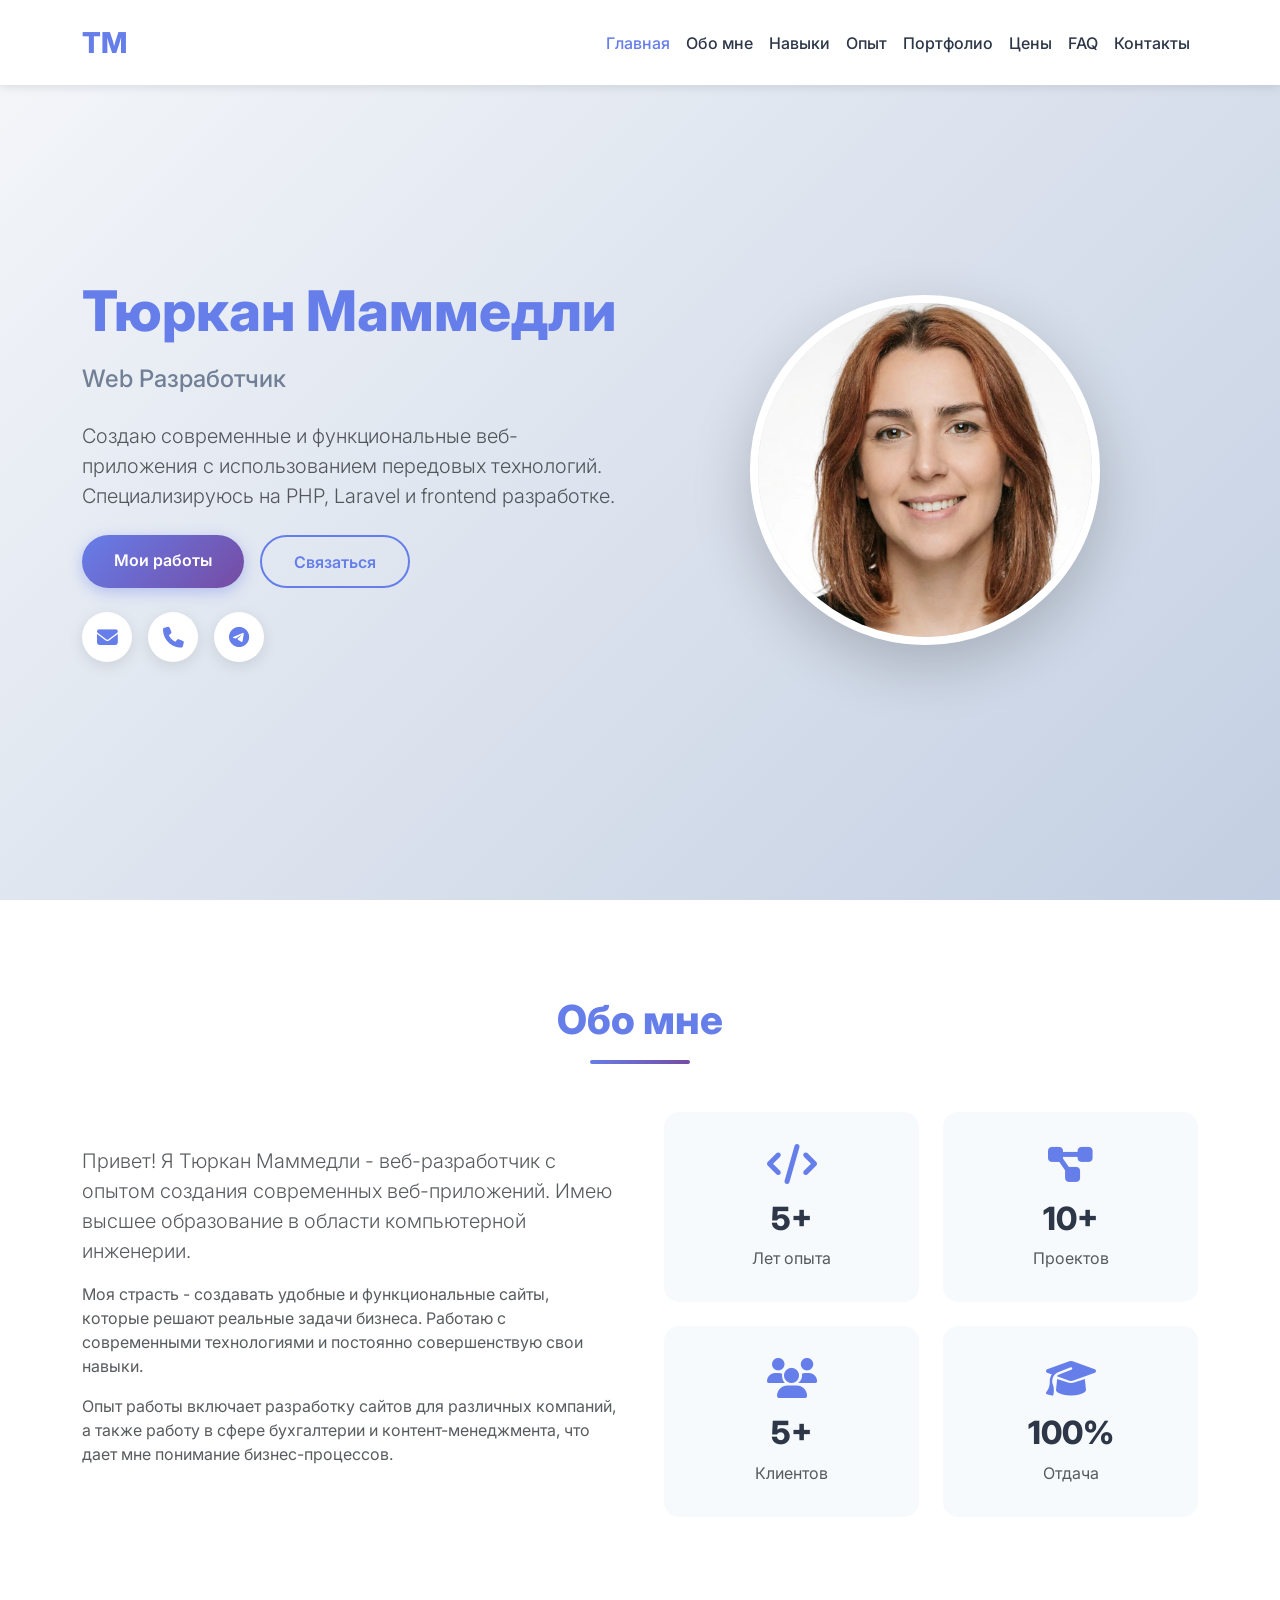
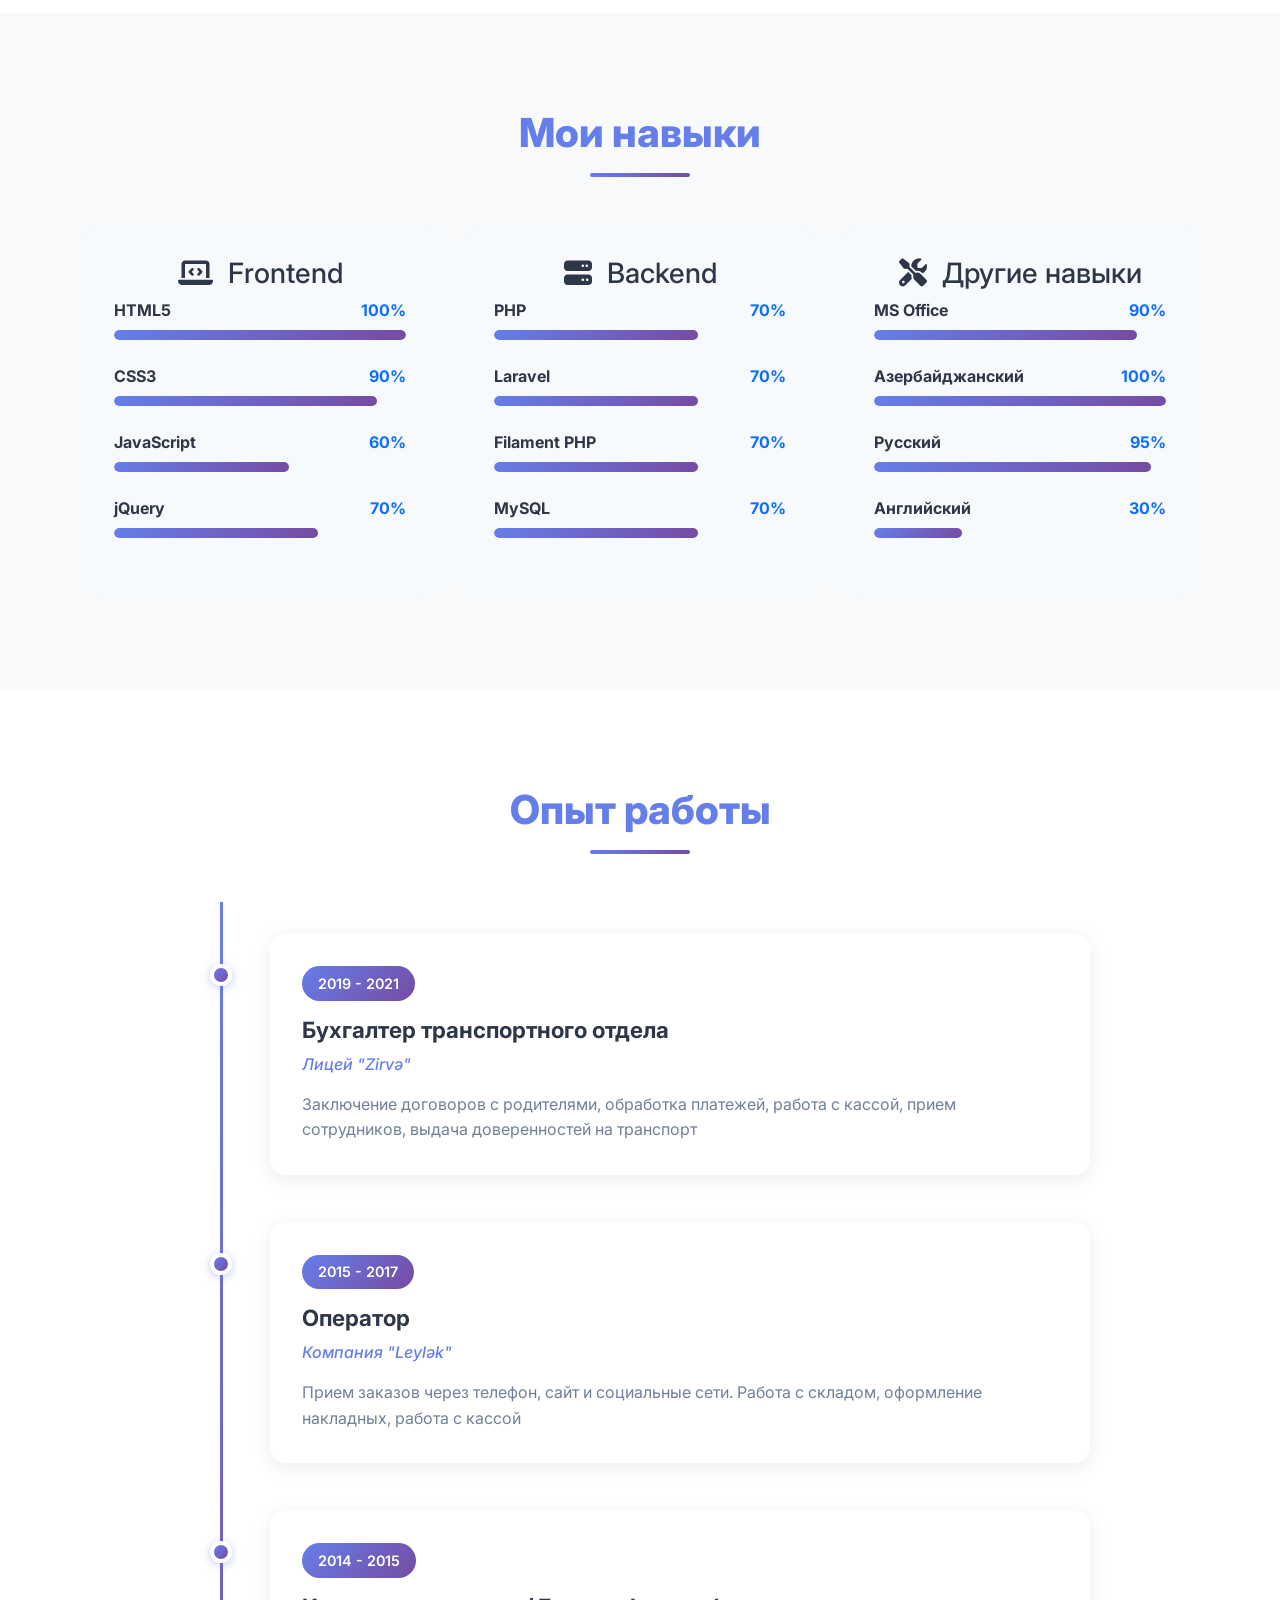
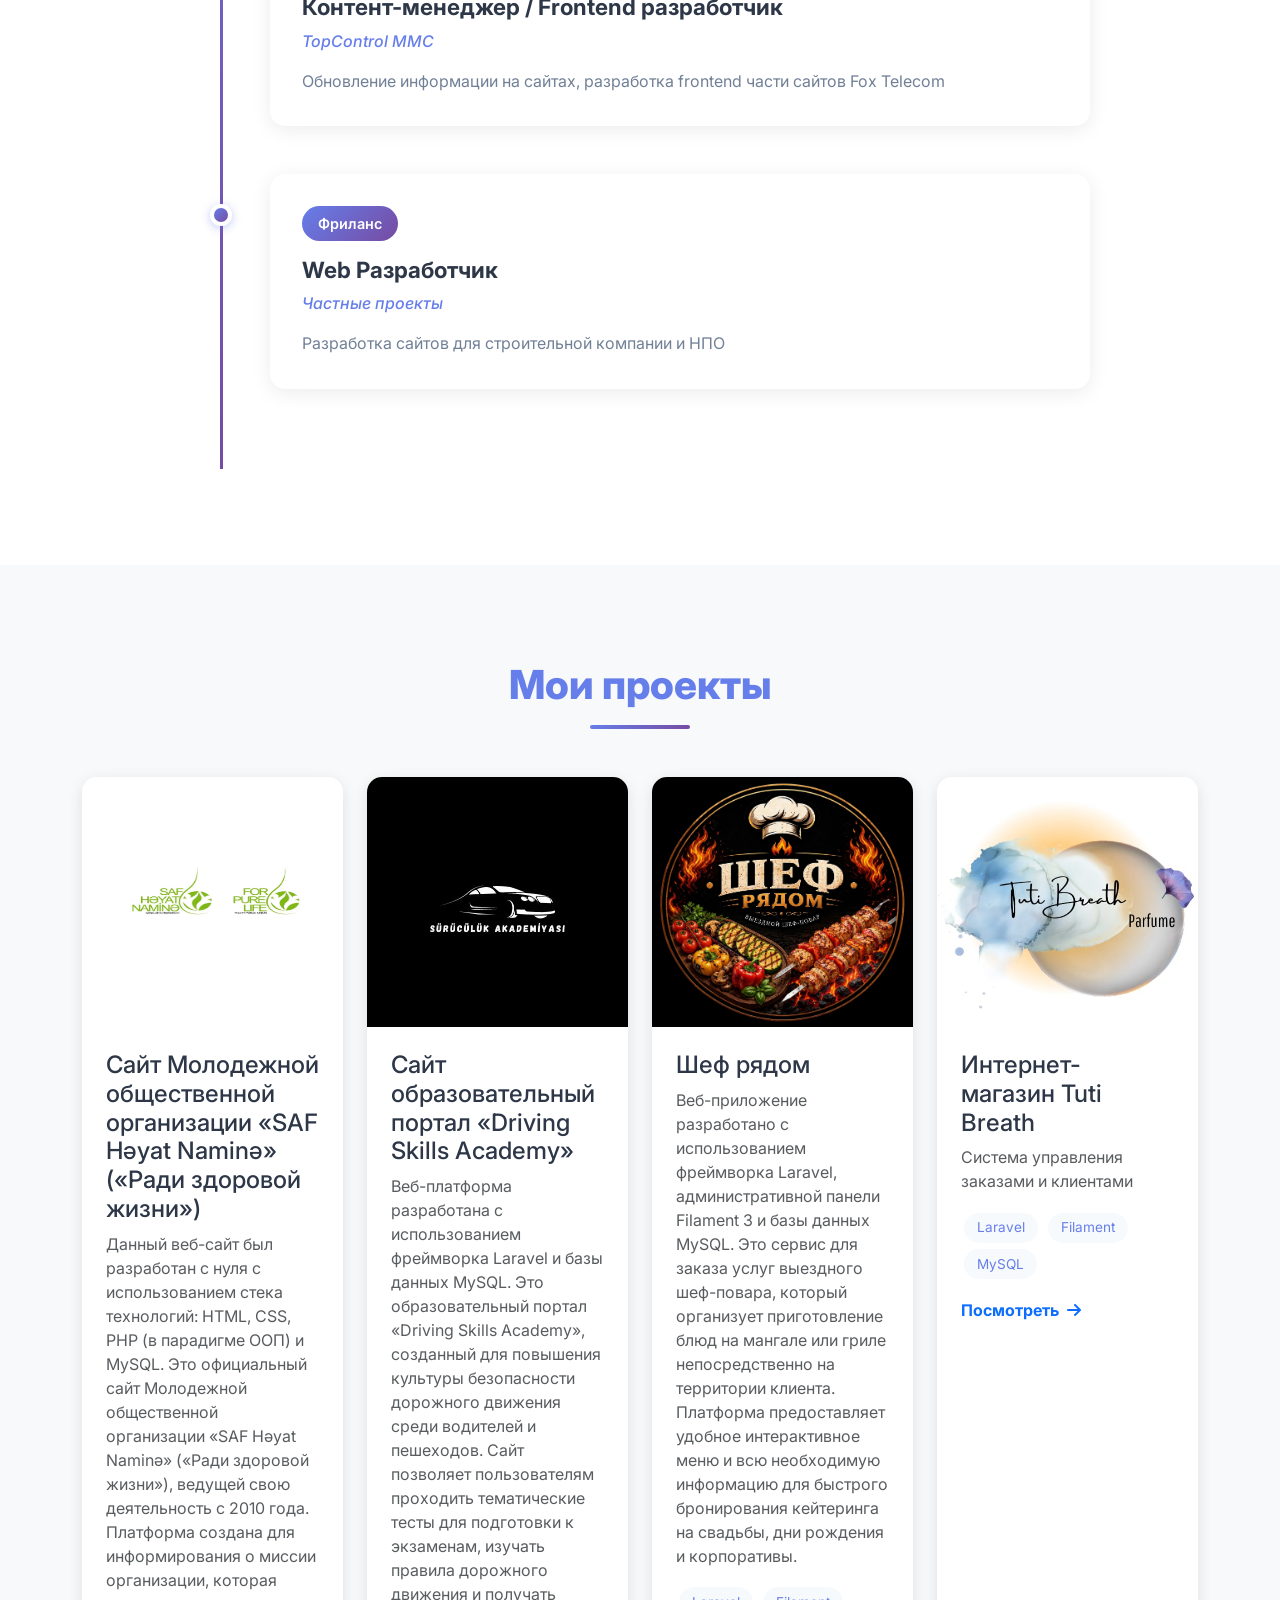
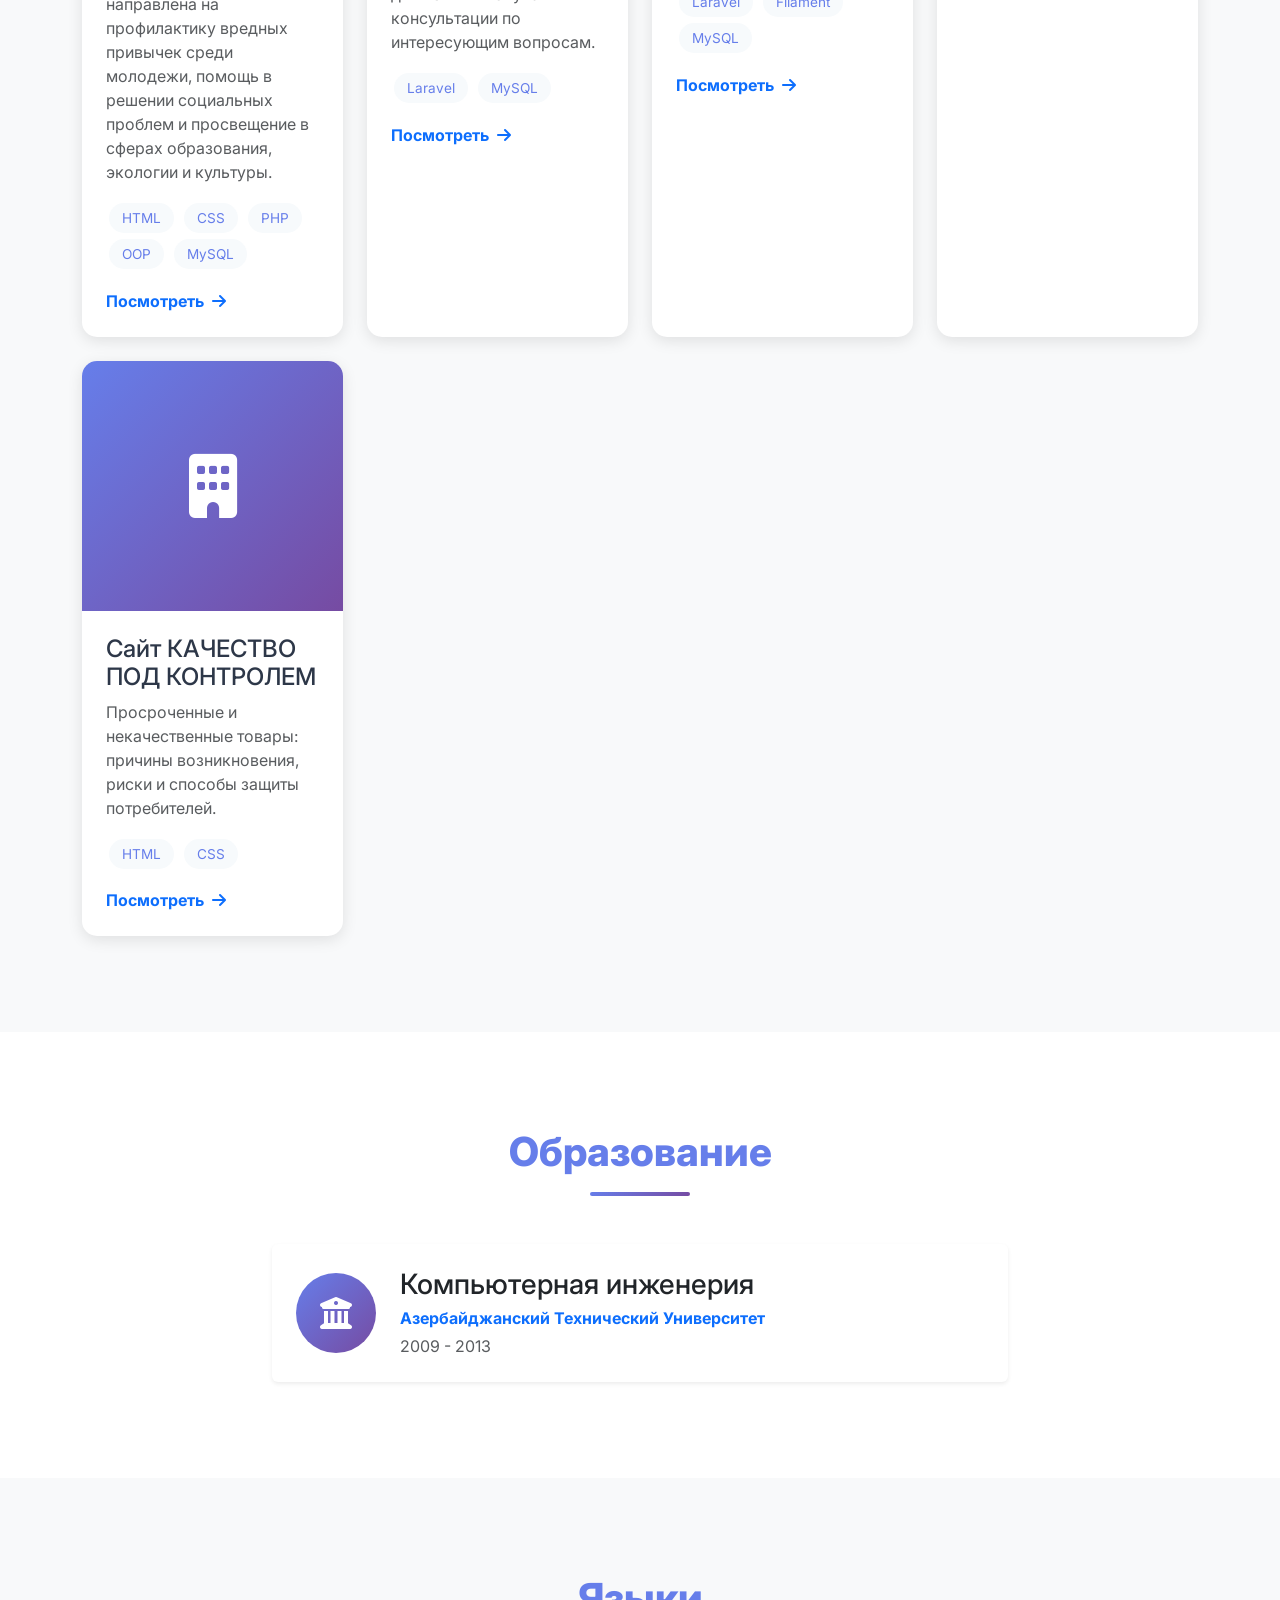
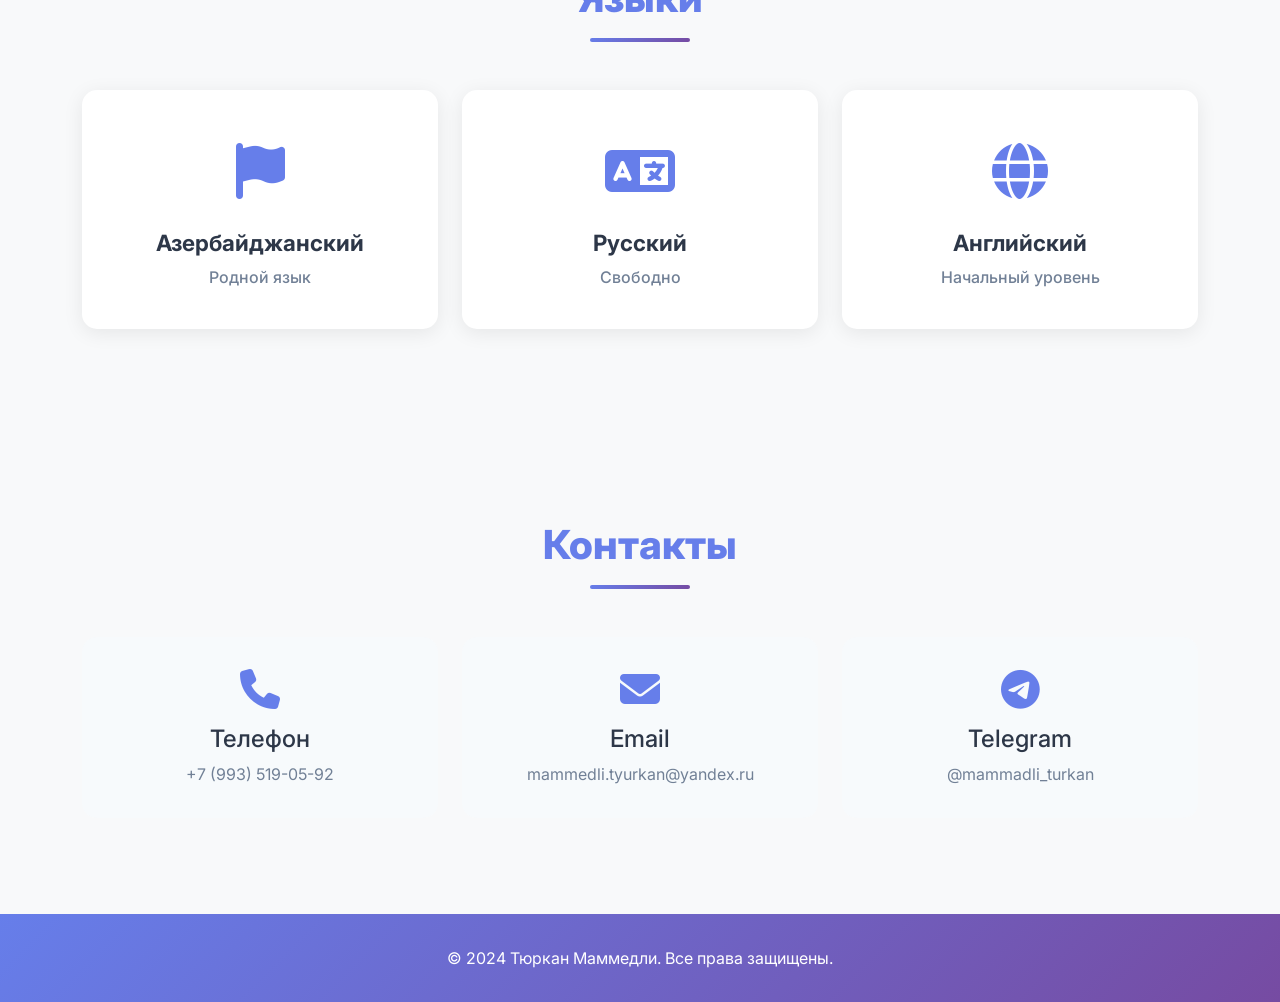
==== commit 79c38deb: "new project insert" ====
--- a/index.html
+++ b/index.html
@@ -354,6 +354,27 @@
                         </div>
                     </div>
                 </div>
+
+                <div class="col-md-6 col-lg-3">
+                    <div class="portfolio-card">
+                        <div class="portfolio-image">
+                            
+                            <i class="fas fa-building"></i>
+                        </div>
+                        <div class="p-4">
+                            <h4>Сайт КАЧЕСТВО ПОД КОНТРОЛЕМ</h4>
+                            <p class="text-muted">
+                                Просроченные и некачественные товары: причины возникновения, риски и способы защиты потребителей.
+                            </p>
+                            <div class="mb-3">
+                                <span class="tag">HTML</span>
+                                <span class="tag">CSS</span>
+                               
+                            </div>
+                            <a href="https://devtuti.github.io/Kacestva_PodKontrolem/" class="text-primary text-decoration-none fw-bold" target="_blank">Посмотреть <i class="fas fa-arrow-right ms-1"></i></a>
+                        </div>
+                    </div>
+                </div>
             </div>
         </div>
     </section>
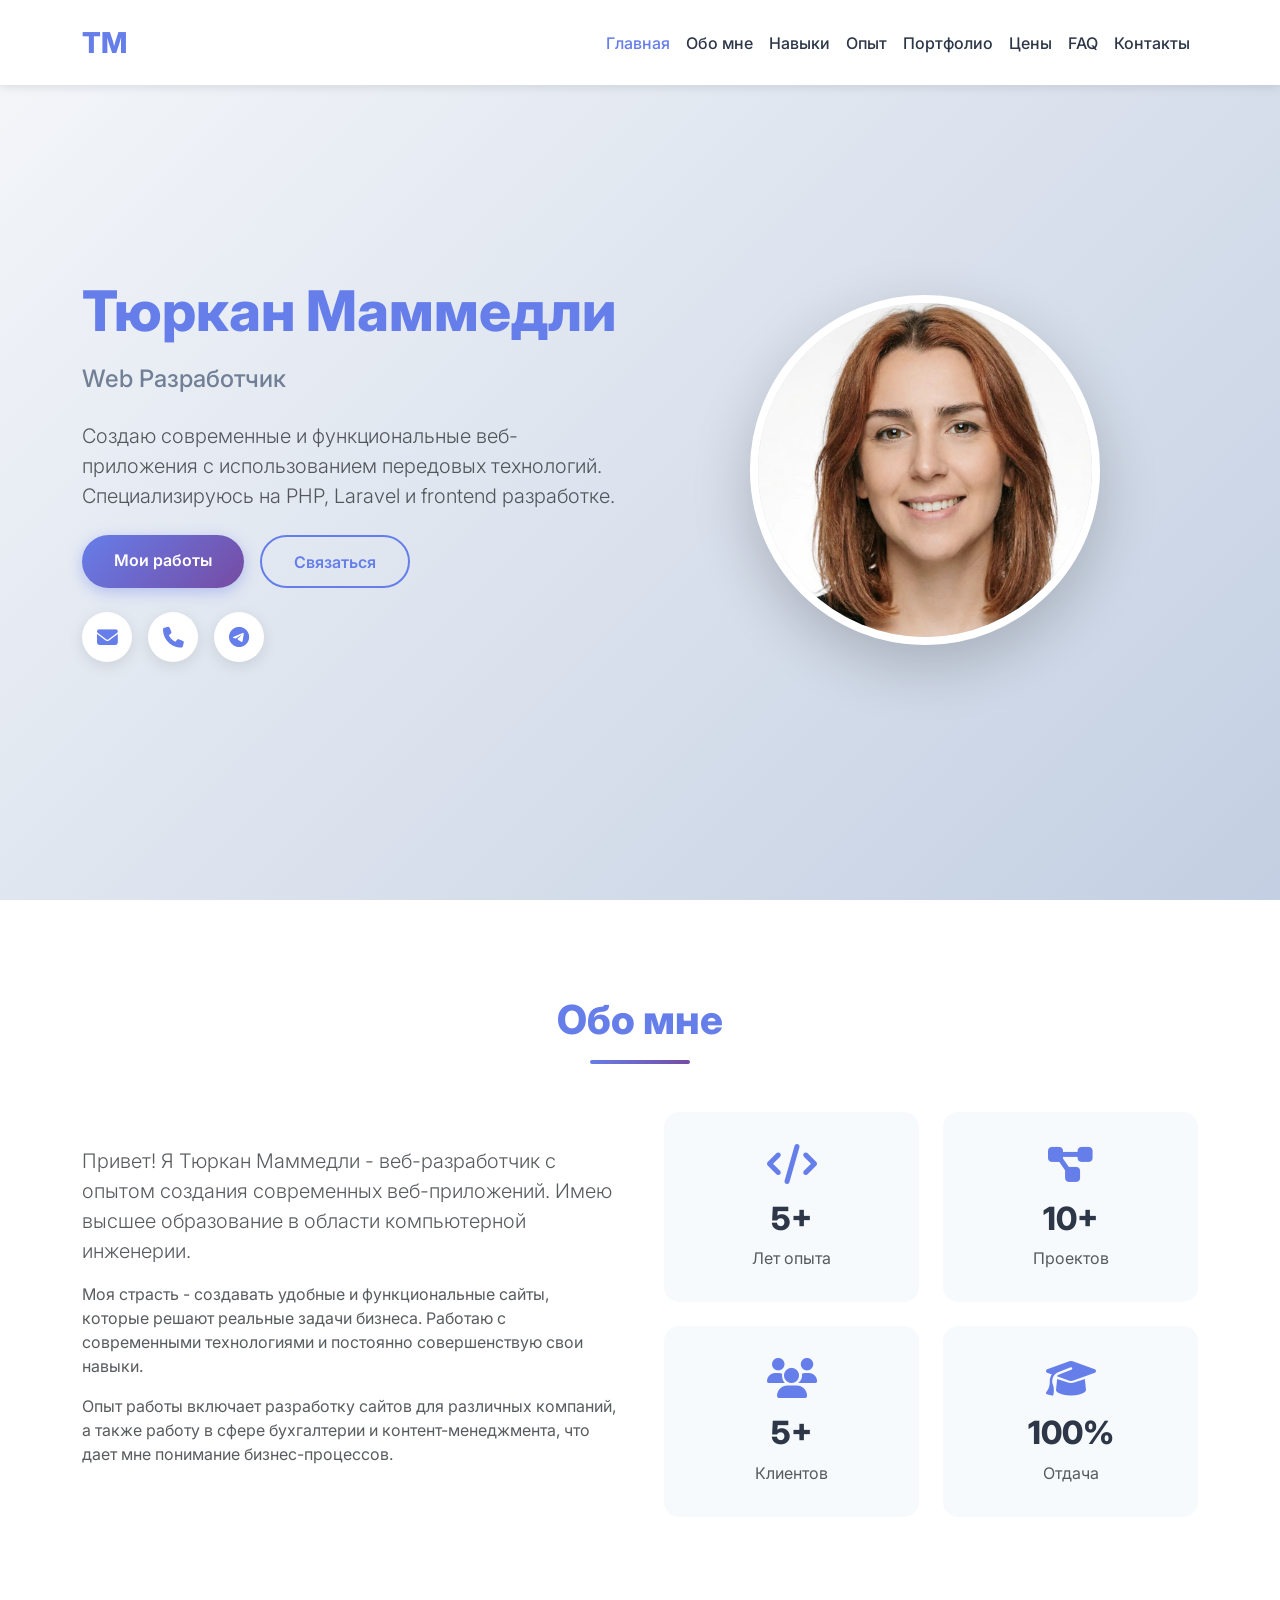
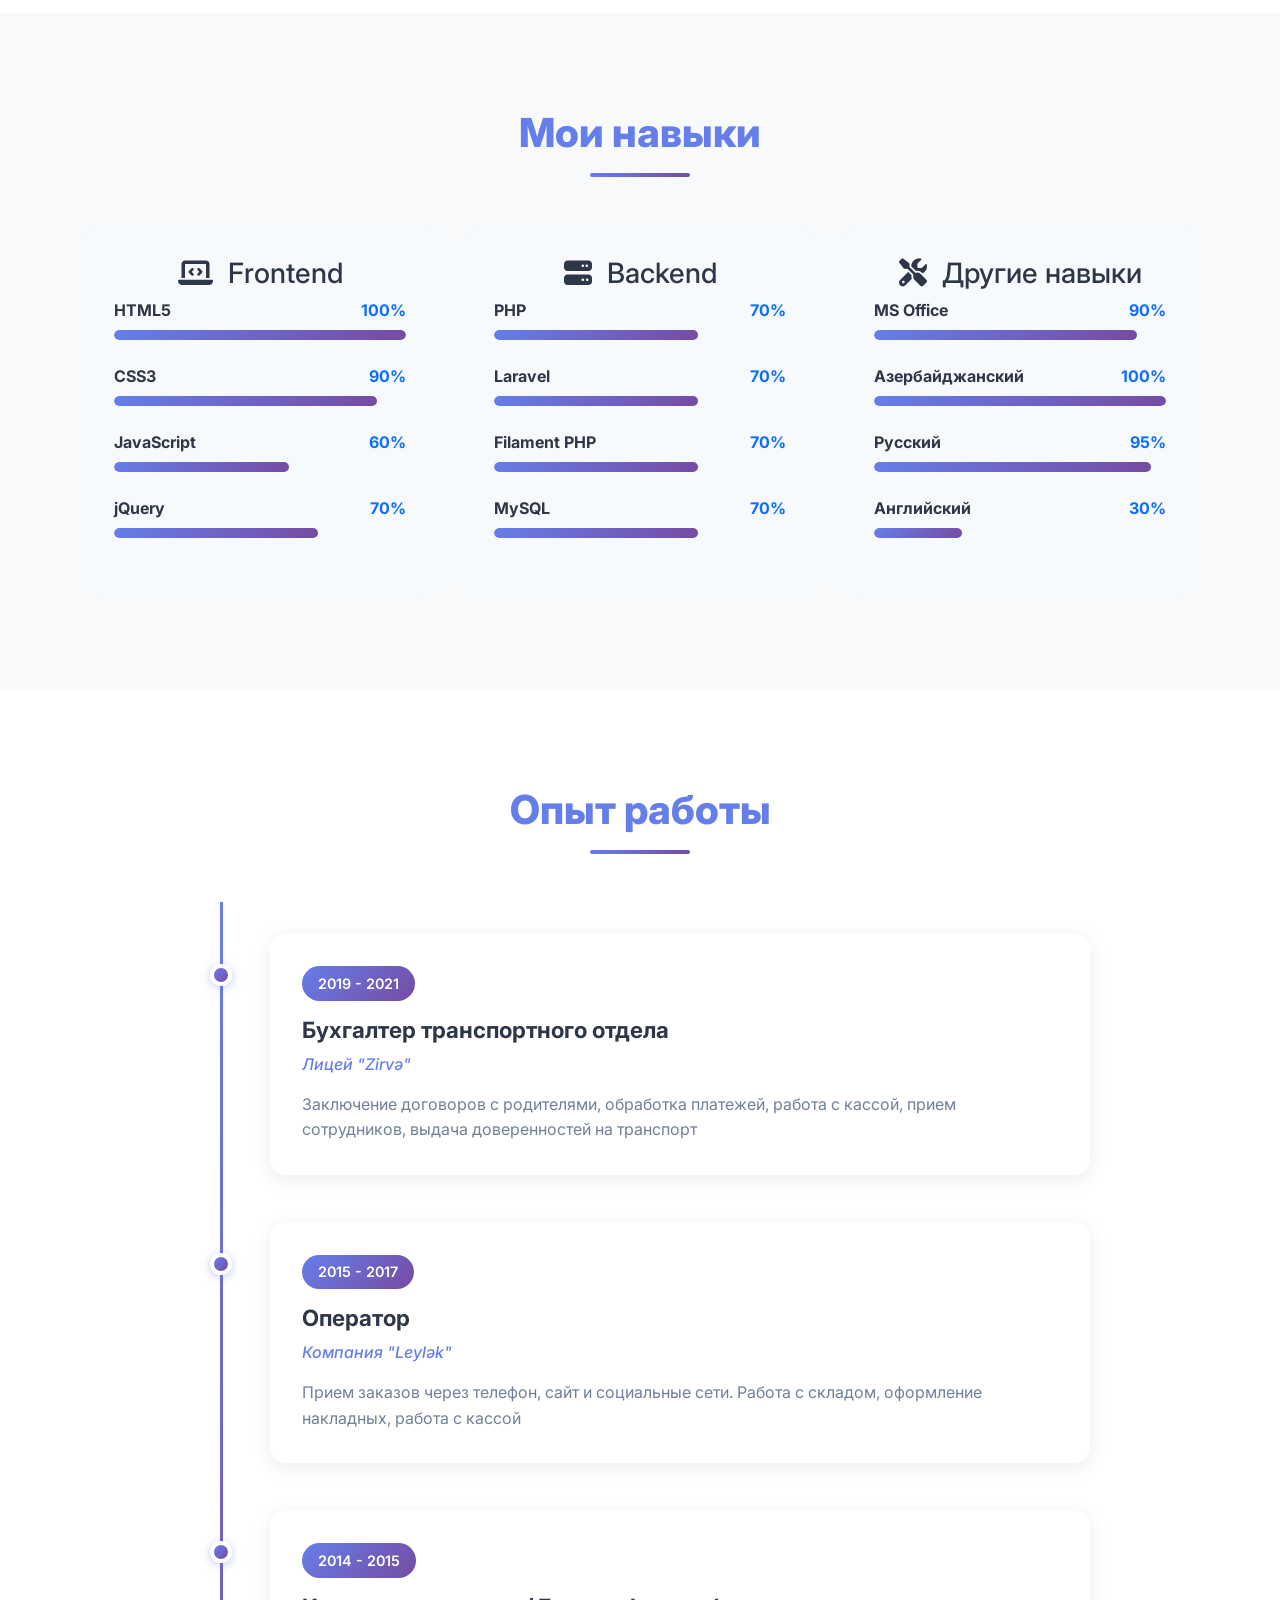
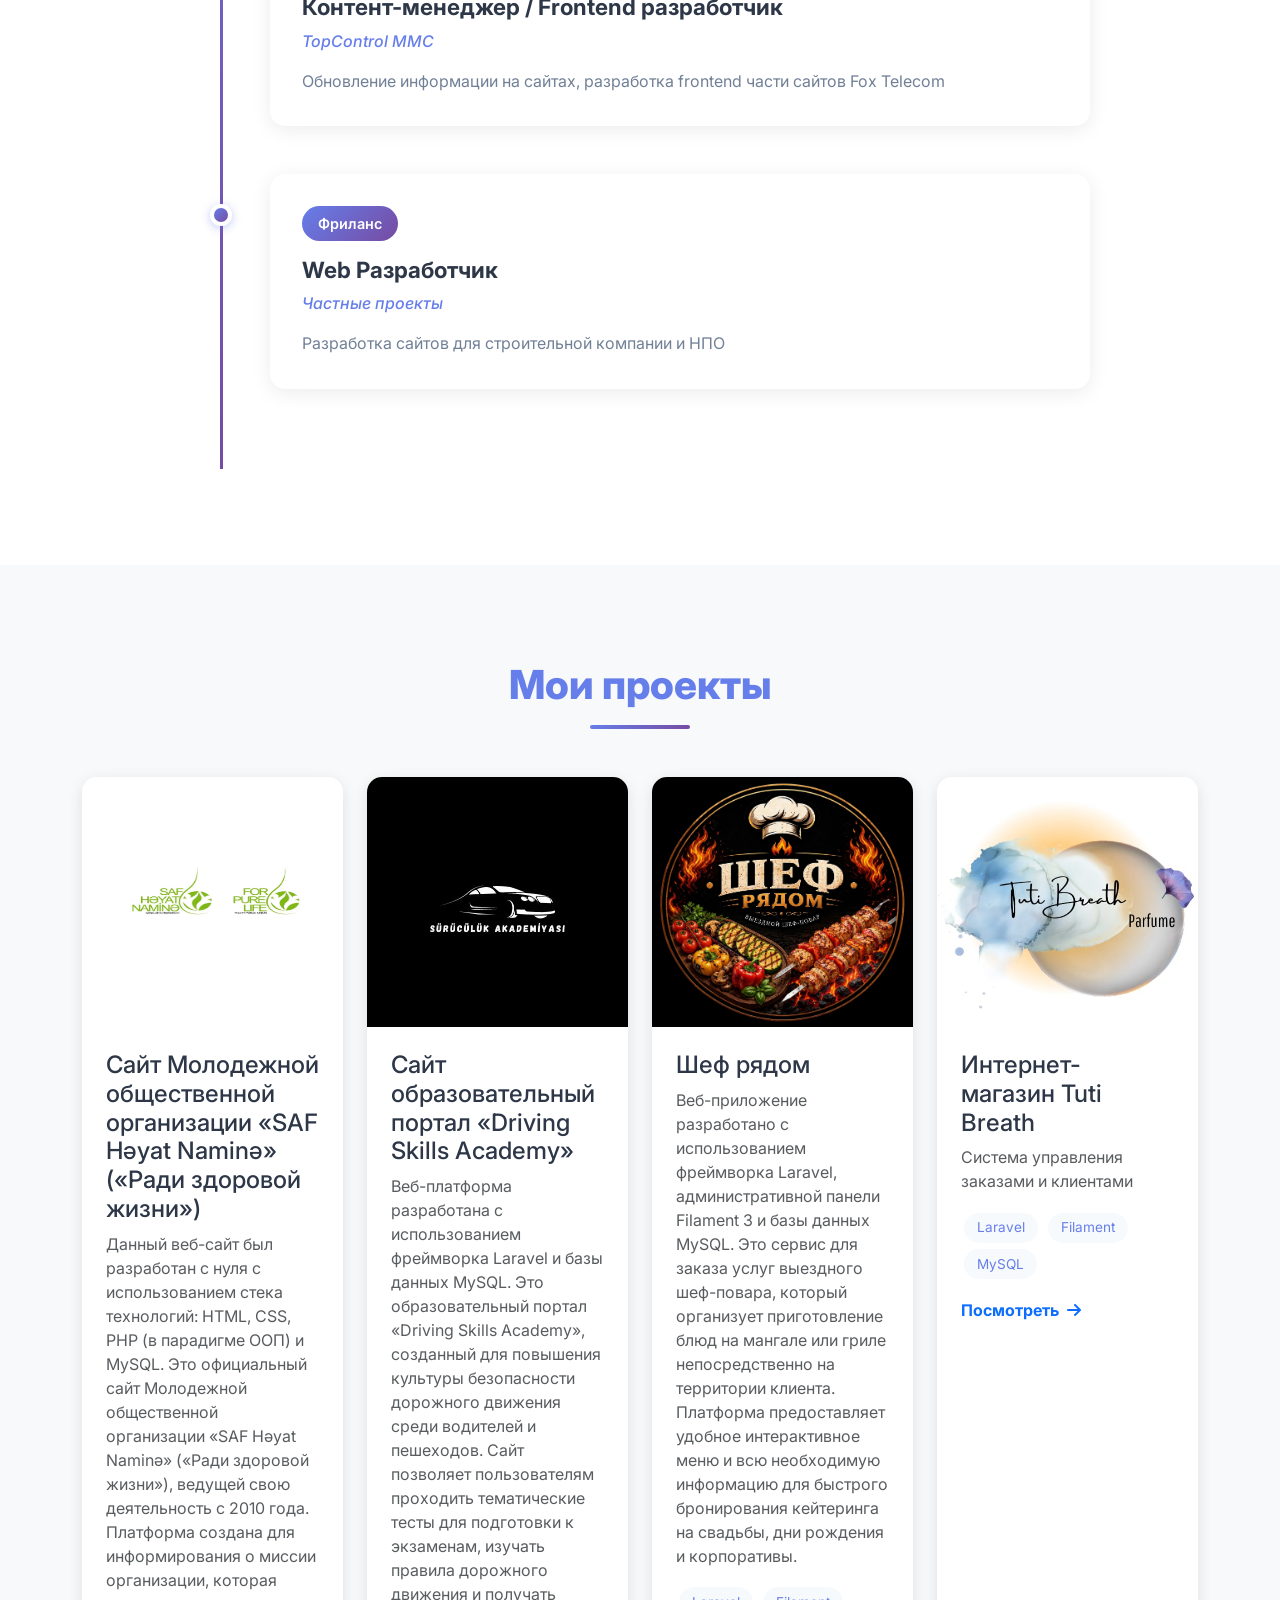
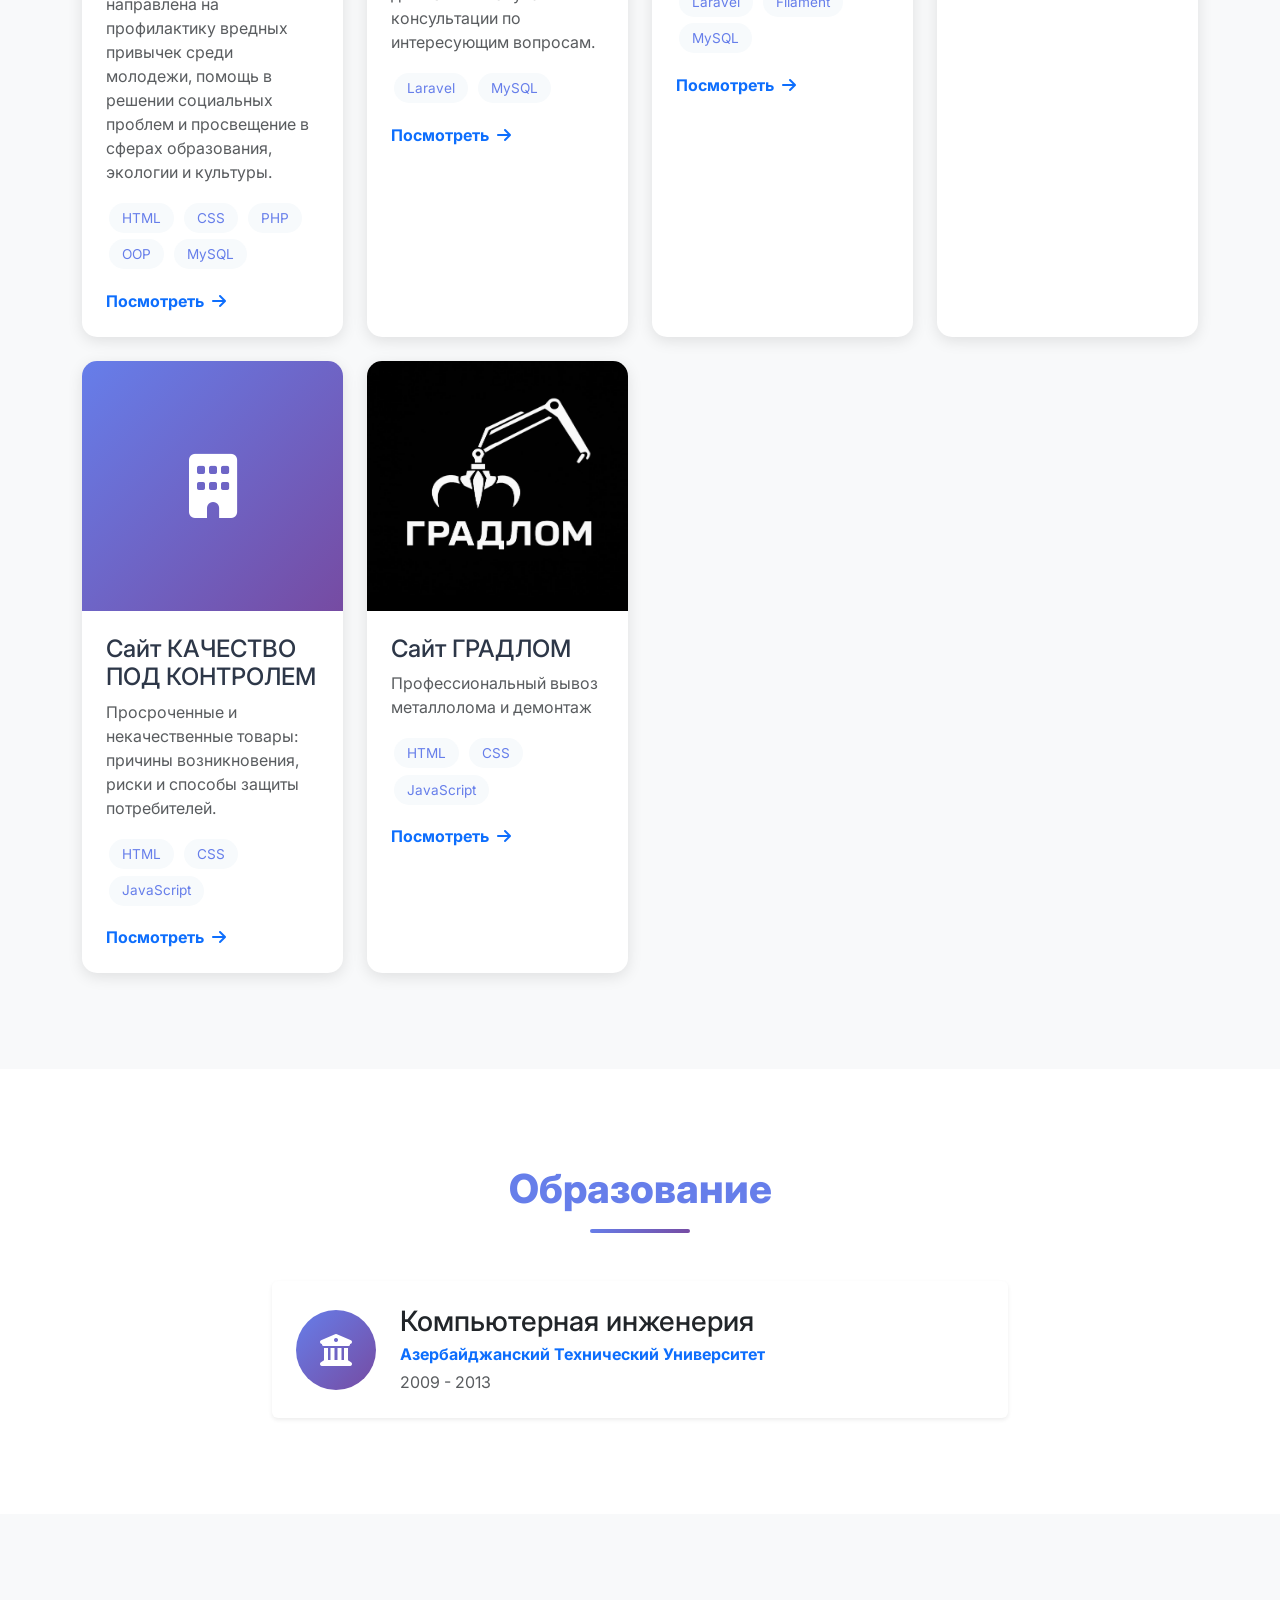
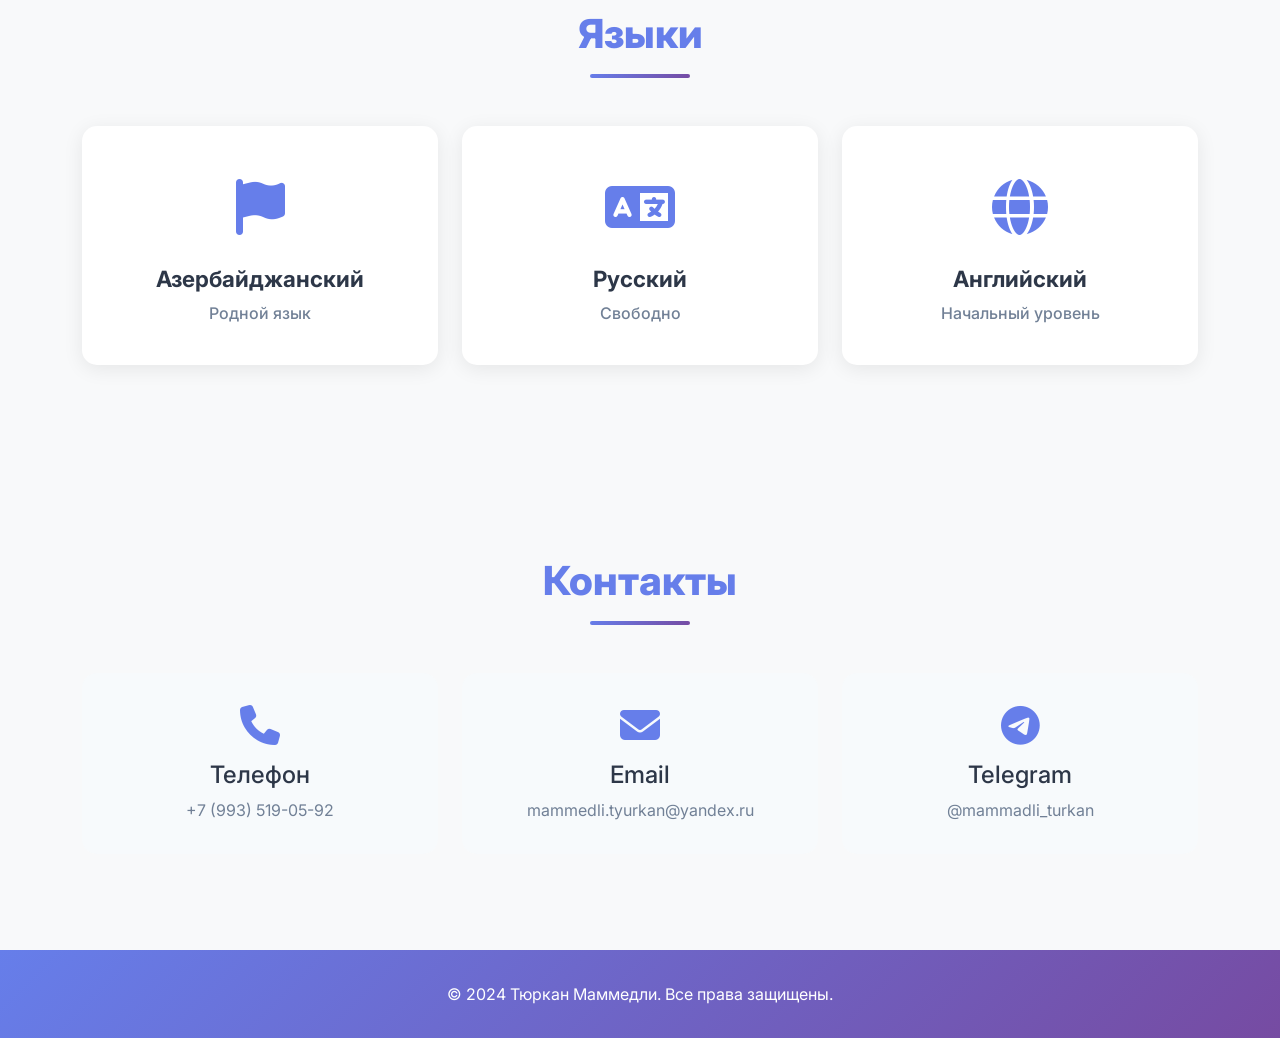
==== commit d2950fdb: "new project insert" ====
--- a/index.html
+++ b/index.html
@@ -369,9 +369,30 @@
                             <div class="mb-3">
                                 <span class="tag">HTML</span>
                                 <span class="tag">CSS</span>
-                               
+                               <span class="tag">JavaScript</span>
                             </div>
                             <a href="https://devtuti.github.io/Kacestva_PodKontrolem/" class="text-primary text-decoration-none fw-bold" target="_blank">Посмотреть <i class="fas fa-arrow-right ms-1"></i></a>
+                        </div>
+                    </div>
+                </div>
+
+                <div class="col-md-6 col-lg-3">
+                    <div class="portfolio-card">
+                        <div class="portfolio-image">
+                             <img src="proyekt/gradlom.jpg" width="100%" height="100%">
+                            <!--<i class="fas fa-building"></i>-->
+                        </div>
+                        <div class="p-4">
+                            <h4>Сайт ГРАДЛОМ</h4>
+                            <p class="text-muted">
+                                Профессиональный вывоз металлолома и демонтаж
+                            </p>
+                            <div class="mb-3">
+                                <span class="tag">HTML</span>
+                                <span class="tag">CSS</span>
+                               <span class="tag">JavaScript</span>
+                            </div>
+                            <a href="https://devtuti.github.io/Qradlom/" class="text-primary text-decoration-none fw-bold" target="_blank">Посмотреть <i class="fas fa-arrow-right ms-1"></i></a>
                         </div>
                     </div>
                 </div>
